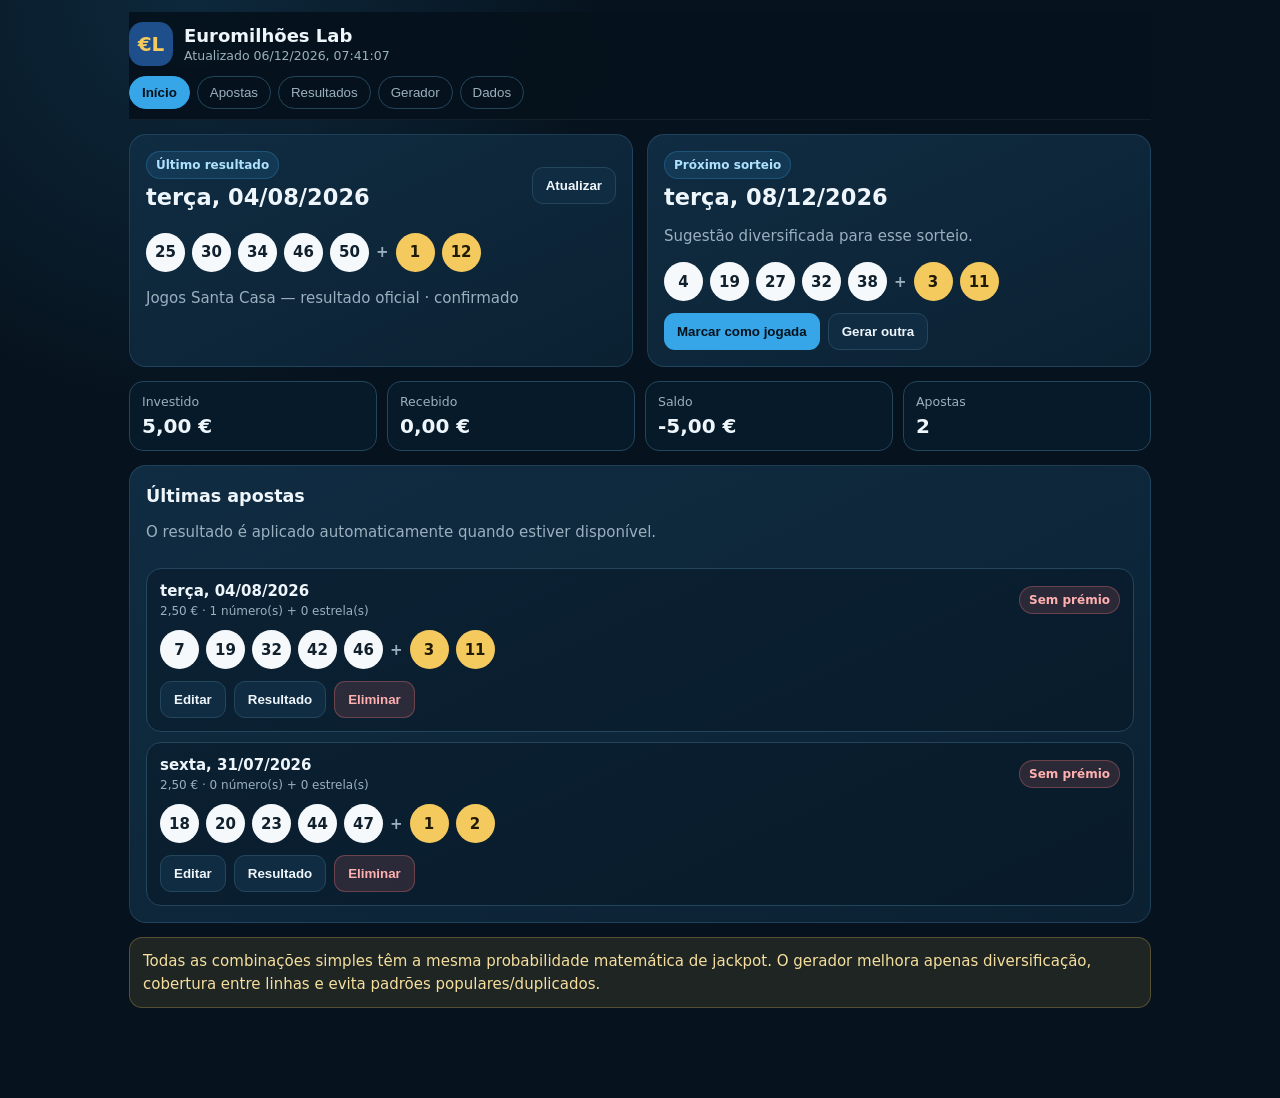
==== euromilhoes-lab/index.html @ a46df1fe "Completar histórico confirmado de 04 de agosto" ====
<!doctype html>
<html lang="pt-PT">
<head>
<meta charset="utf-8">
<meta name="viewport" content="width=device-width,initial-scale=1,viewport-fit=cover">
<meta name="theme-color" content="#061827">
<meta name="description" content="Euromilhões Lab — registo pessoal de apostas, resultados e geração de chaves.">
<link rel="manifest" href="manifest.webmanifest">
<link rel="stylesheet" href="styles.css">
<link rel="apple-touch-icon" href="icon-192.png">
<title>Euromilhões Lab</title>
</head>
<body>
<div class="app">
<header class="top">
  <div class="brand"><div class="logo">€L</div><div><h1>Euromilhões Lab</h1><small id="syncText">A iniciar…</small></div></div>
  <nav id="nav"><button data-page="dashboard" class="on">Início</button><button data-page="tickets">Apostas</button><button data-page="results">Resultados</button><button data-page="generator">Gerador</button><button data-page="data">Dados</button></nav>
</header>
<main>
<section id="dashboard" class="page on">
  <div class="grid">
    <article class="card"><div class="row"><div><span class="pill info">Último resultado</span><h2 id="latestDate">—</h2></div><button class="btn secondary" id="syncBtn">Atualizar</button></div><div id="latestBalls" class="balls"></div><p class="mut" id="latestSource"></p></article>
    <article class="card"><span class="pill info">Próximo sorteio</span><h2 id="nextDrawLabel">—</h2><p class="mut">Sugestão diversificada para esse sorteio.</p><div id="suggestionBalls" class="balls"></div><div class="actions"><button class="btn primary" id="playSuggestion">Marcar como jogada</button><button class="btn secondary" id="newSuggestion">Gerar outra</button></div></article>
  </div>
  <div class="stats"><div class="stat"><small>Investido</small><b id="spent">€0,00</b></div><div class="stat"><small>Recebido</small><b id="won">€0,00</b></div><div class="stat"><small>Saldo</small><b id="balance">€0,00</b></div><div class="stat"><small>Apostas</small><b id="ticketCount">0</b></div></div>
  <article class="card"><div class="row"><div><h3>Últimas apostas</h3><p class="mut">O resultado é aplicado automaticamente quando estiver disponível.</p></div></div><div id="recentTickets"></div></article>
  <article class="notice">Todas as combinações simples têm a mesma probabilidade matemática de jackpot. O gerador melhora apenas diversificação, cobertura entre linhas e evita padrões populares/duplicados.</article>
</section>
<section id="tickets" class="page">
  <article class="card"><h2 id="ticketTitle">Registar aposta</h2><form id="ticketForm"><input type="hidden" id="ticketId"><div class="form4"><label>Data<input id="ticketDate" type="date" required></label><label>Custo (€)<input id="ticketCost" type="number" min="0" step="0.01" value="2.50" required></label><label>Prémio (€)<input id="ticketPrize" type="number" min="0" step="0.01" value="0"></label><label>Código M1lhão<input id="ticketM1" maxlength="8" placeholder="ABC12345"></label></div><div class="split"><div><b>5 números</b><div class="nums" id="ticketNums"></div></div><div><b>2 estrelas</b><div class="stars" id="ticketStars"></div></div></div><div class="actions"><button class="btn primary" type="submit">Guardar</button><button class="btn secondary" type="button" id="cancelTicket">Limpar</button></div></form></article>
  <article class="card"><h3>As minhas apostas</h3><div id="ticketList"></div></article>
</section>
<section id="results" class="page">
  <div class="grid"><article class="card"><h2>Resultado oficial</h2><div id="resultOfficial"></div><div class="actions"><button class="btn secondary" id="syncBtn2">Procurar atualização</button></div></article>
  <article class="card"><h2>Introduzir/corrigir resultado</h2><p class="mut">Só precisas disto se a atualização automática ainda não tiver chegado.</p><form id="resultForm"><label>Data<input id="resultDate" type="date" required></label><div class="split"><div><b>5 números</b><div class="nums" id="resultNums"></div></div><div><b>2 estrelas</b><div class="stars" id="resultStars"></div></div></div><label>Código M1lhão vencedor (opcional)<input id="resultM1" maxlength="8"></label><div class="actions"><button class="btn primary" type="submit">Guardar resultado</button></div></form></article></div>
  <article class="card"><h3>Histórico de resultados</h3><div id="resultList"></div></article>
</section>
<section id="generator" class="page">
  <article class="card"><h2>Gerador</h2><div class="form4"><label>Modo<select id="genMode"><option value="diversified">Diversificada (recomendado)</option><option value="pure">Aleatória pura</option><option value="share">Anti-partilha</option><option value="history">Histórico leve</option></select></label><label>Linhas<input id="genCount" type="number" min="1" max="20" value="5"></label><label>Custo estimado<input id="genCost" disabled></label><label>Odds jackpot<input id="genOdds" disabled></label></div><div class="actions"><button class="btn primary" id="generate">Gerar</button></div><div id="generated"></div><p class="mut" id="genExplain"></p></article>
</section>
<section id="data" class="page">
  <div class="grid"><article class="card"><h2>Orçamento</h2><label>Limite mensal (€)<input id="budget" type="number" min="0" step="0.5" value="10"></label><p id="budgetStatus" class="mut"></p></article><article class="card"><h2>Cópia de segurança</h2><div class="actions"><button class="btn primary" id="exportJson">Exportar JSON</button><label class="btn secondary file">Importar JSON<input id="importJson" type="file" accept="application/json,.json"></label><button class="btn danger" id="resetData">Apagar dados pessoais</button></div></article></div>
  <article class="card"><h3>Sobre o gerador</h3><p class="mut">As frequências históricas são usadas apenas como variável de diversificação. Não tornam um número mais provável no próximo sorteio. A app guarda os teus dados neste dispositivo.</p></article>
</section>
</main>
</div>
<script src="core.js"></script><script src="app.js"></script>
<script>
(()=>{
  const state=window.__EUROLAB_STATE__;
  if(!state||!Array.isArray(state.tickets))return;
  const known={id:'20260804-confirmada',drawDate:'2026-08-04',numbers:[7,19,32,42,46],stars:[3,11],mCode:'',cost:2.5,prize:0};
  const key=x=>`${x.drawDate}|${[...(x.numbers||[])].sort((a,b)=>a-b).join('-')}|${[...(x.stars||[])].sort((a,b)=>a-b).join('-')}`;
  if(!state.tickets.some(t=>key(t)===key(known))){
    state.tickets.push(known);
    localStorage.setItem('eurolab.v4',JSON.stringify(state));
    if(typeof window.renderAll==='function')window.renderAll();
  }
})();
</script>
</body></html>
---- euromilhoes-lab/styles.css ----
:root{--bg:#06121d;--panel:#0b2132;--panel2:#102c42;--line:#24465c;--txt:#eef6fb;--mut:#9bb0bf;--blue:#36a6e8;--gold:#f4c95d;--green:#4bd18b;--red:#ff7b7b;--r:17px}*{box-sizing:border-box}body{margin:0;background:radial-gradient(circle at 15% 0,rgba(54,166,232,.15),transparent 28%),var(--bg);color:var(--txt);font:15px system-ui,-apple-system,Segoe UI,sans-serif;min-height:100vh}.app{max-width:1050px;margin:auto;padding:12px 14px 90px}.top{position:sticky;top:0;z-index:20;background:rgba(6,18,29,.95);backdrop-filter:blur(14px);padding:10px 0;border-bottom:1px solid rgba(255,255,255,.06)}.brand{display:flex;align-items:center;gap:11px}.logo{width:44px;height:44px;border-radius:14px;display:grid;place-items:center;background:#1f4f8a;color:var(--gold);font-weight:900;font-size:20px}.brand h1{font-size:18px;margin:0}.brand small{color:var(--mut)}nav{display:flex;gap:7px;overflow:auto;padding-top:10px}nav button{border:1px solid var(--line);background:transparent;color:var(--mut);border-radius:999px;padding:8px 12px;white-space:nowrap}nav button.on{background:var(--blue);border-color:var(--blue);color:#04111b;font-weight:800}.page{display:none;padding-top:14px}.page.on{display:block}.card{background:linear-gradient(155deg,var(--panel2),var(--panel));border:1px solid rgba(120,200,244,.16);border-radius:var(--r);padding:16px;margin-bottom:14px}.grid{display:grid;grid-template-columns:1fr 1fr;gap:14px}.stats{display:grid;grid-template-columns:repeat(4,1fr);gap:10px;margin-bottom:14px}.stat{background:#071a29;border:1px solid var(--line);border-radius:14px;padding:12px}.stat small{display:block;color:var(--mut);margin-bottom:5px}.stat b{font-size:20px}.row{display:flex;align-items:center;justify-content:space-between;gap:12px;flex-wrap:wrap}h2,h3{margin:.2em 0 .5em}.mut{color:var(--mut);line-height:1.5}.pill{display:inline-block;padding:6px 9px;border-radius:999px;font-size:12px;font-weight:800}.info{background:rgba(54,166,232,.12);color:#aee1fd;border:1px solid rgba(54,166,232,.25)}.ok{background:rgba(75,209,139,.14);color:#8de9b8;border:1px solid rgba(75,209,139,.3)}.bad{background:rgba(255,123,123,.14);color:#ffb0b0;border:1px solid rgba(255,123,123,.3)}.balls{display:flex;gap:7px;align-items:center;flex-wrap:wrap;margin:12px 0}.ball{width:39px;height:39px;border-radius:50%;display:grid;place-items:center;background:#f5f9fc;color:#10202d;font-weight:900}.star{background:var(--gold);color:#211a05}.plus{color:var(--mut);font-weight:900}.ticket{border:1px solid var(--line);border-radius:15px;padding:13px;margin-top:10px;background:rgba(4,17,27,.35)}.ticket h4{margin:0}.meta{font-size:12px;color:var(--mut);margin-top:4px}.actions{display:flex;gap:8px;flex-wrap:wrap;margin-top:10px}.btn{border:0;border-radius:11px;padding:10px 13px;font-weight:800;cursor:pointer}.primary{background:var(--blue);color:#04111b}.secondary{background:var(--panel2);color:var(--txt);border:1px solid var(--line)}.danger{background:rgba(255,123,123,.14);color:#ffb0b0;border:1px solid rgba(255,123,123,.3)}label{display:flex;flex-direction:column;gap:6px;color:var(--mut);font-size:12px;font-weight:700}input,select{width:100%;border:1px solid var(--line);background:#071a29;color:var(--txt);border-radius:11px;padding:10px 11px;outline:none}.form4{display:grid;grid-template-columns:repeat(4,1fr);gap:10px}.split{display:grid;grid-template-columns:2fr 1fr;gap:14px;margin-top:14px}.nums{display:grid;grid-template-columns:repeat(5,1fr);gap:7px;margin-top:7px}.stars{display:grid;grid-template-columns:repeat(2,1fr);gap:7px;margin-top:7px}.nums input,.stars input{text-align:center;padding:10px 3px}.notice{padding:12px 13px;border-radius:13px;background:rgba(244,201,93,.1);border:1px solid rgba(244,201,93,.26);color:#f6df9e;line-height:1.5}.file input{display:none}.generated{display:flex;align-items:center;justify-content:space-between;gap:10px;border:1px solid var(--line);border-radius:13px;padding:10px;margin-top:9px}.empty{text-align:center;color:var(--mut);padding:18px}@media(max-width:760px){.grid,.stats,.form4{grid-template-columns:1fr 1fr}.split{grid-template-columns:1fr}}@media(max-width:520px){.app{padding:10px 10px 80px}.grid,.stats,.form4{grid-template-columns:1fr}.card{padding:14px}.ball{width:36px;height:36px}}
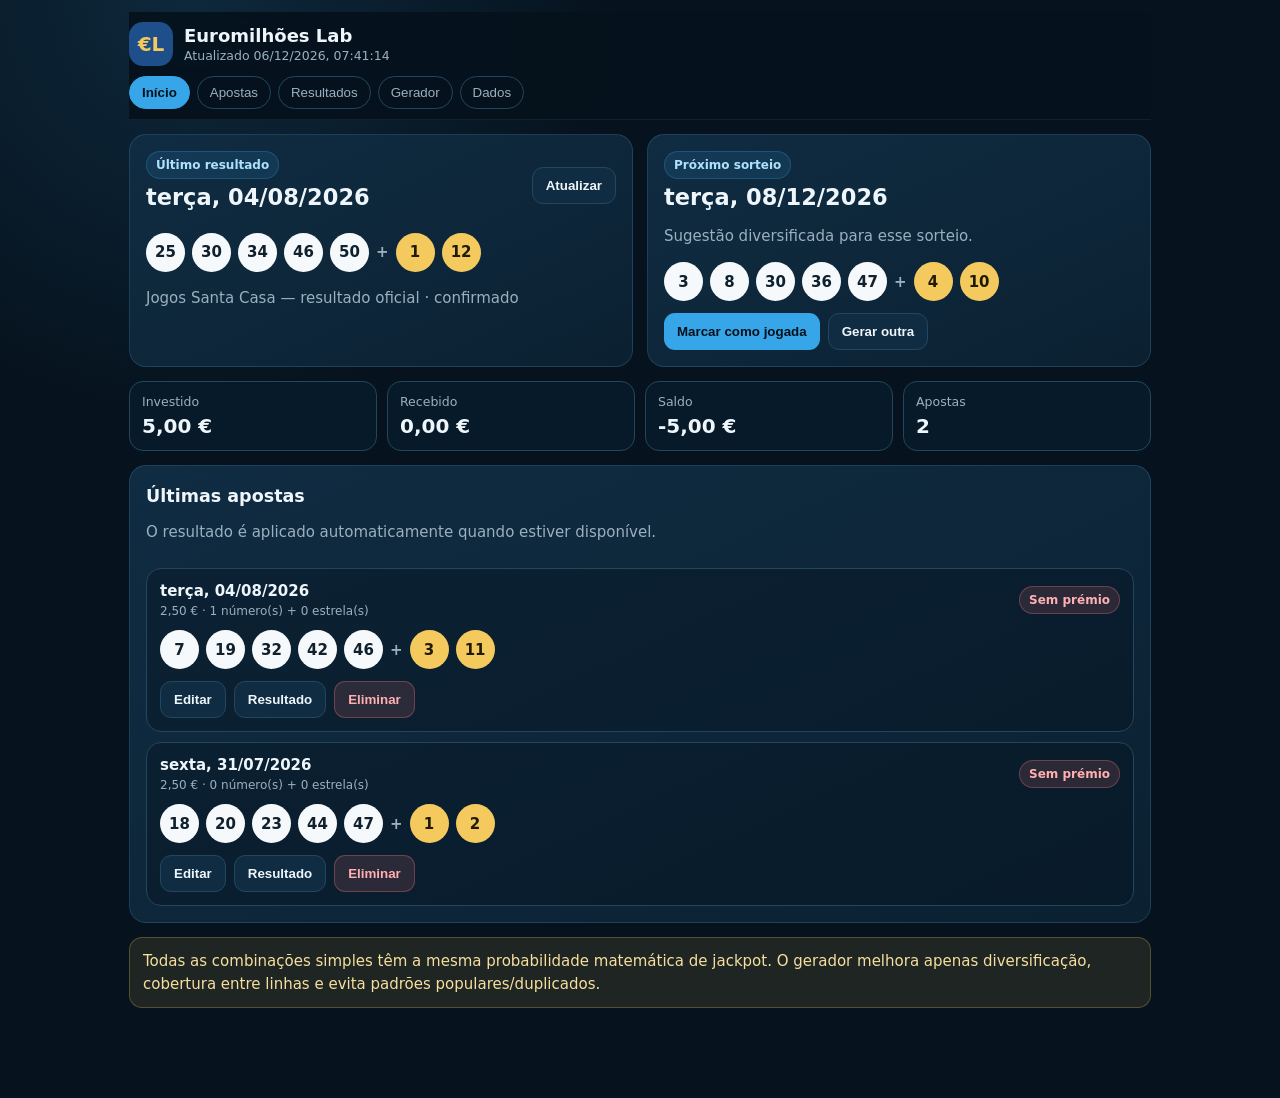
==== commit e4979170: "Mostrar e ativar atualizações automáticas v4.1" ====
--- a/euromilhoes-lab/index.html
+++ b/euromilhoes-lab/index.html
@@ -40,11 +40,12 @@
 </section>
 <section id="data" class="page">
   <div class="grid"><article class="card"><h2>Orçamento</h2><label>Limite mensal (€)<input id="budget" type="number" min="0" step="0.5" value="10"></label><p id="budgetStatus" class="mut"></p></article><article class="card"><h2>Cópia de segurança</h2><div class="actions"><button class="btn primary" id="exportJson">Exportar JSON</button><label class="btn secondary file">Importar JSON<input id="importJson" type="file" accept="application/json,.json"></label><button class="btn danger" id="resetData">Apagar dados pessoais</button></div></article></div>
+  <article class="card"><h3>Atualizações</h3><p class="mut">A app verifica novas versões automaticamente quando abre, quando volta ao primeiro plano e periodicamente. Não é necessário reinstalar.</p><p class="mut">Versão da aplicação: <b>4.1.0</b></p></article>
   <article class="card"><h3>Sobre o gerador</h3><p class="mut">As frequências históricas são usadas apenas como variável de diversificação. Não tornam um número mais provável no próximo sorteio. A app guarda os teus dados neste dispositivo.</p></article>
 </section>
 </main>
 </div>
-<script src="core.js"></script><script src="app.js"></script>
+<script src="core.js"></script><script src="app.js"></script><script src="update.js"></script>
 <script>
 (()=>{
   const state=window.__EUROLAB_STATE__;
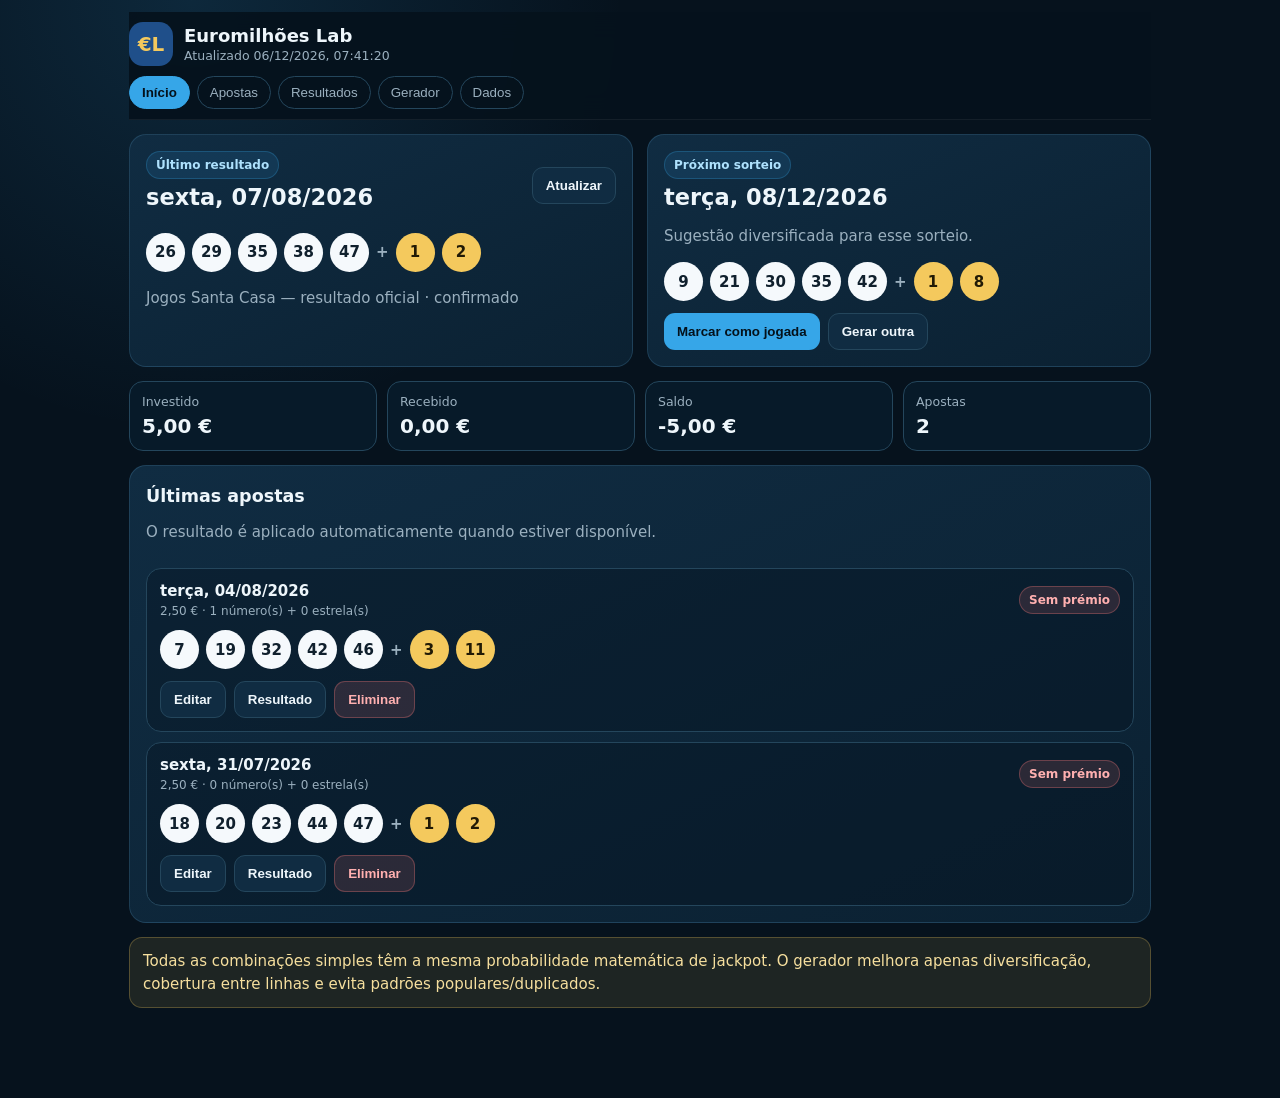
==== commit aa098615: "Eliminar recarregamentos automáticos e estabilizar navegação 4.1.1" ====
--- a/euromilhoes-lab/index.html
+++ b/euromilhoes-lab/index.html
@@ -40,12 +40,12 @@
 </section>
 <section id="data" class="page">
   <div class="grid"><article class="card"><h2>Orçamento</h2><label>Limite mensal (€)<input id="budget" type="number" min="0" step="0.5" value="10"></label><p id="budgetStatus" class="mut"></p></article><article class="card"><h2>Cópia de segurança</h2><div class="actions"><button class="btn primary" id="exportJson">Exportar JSON</button><label class="btn secondary file">Importar JSON<input id="importJson" type="file" accept="application/json,.json"></label><button class="btn danger" id="resetData">Apagar dados pessoais</button></div></article></div>
-  <article class="card"><h3>Atualizações</h3><p class="mut">A app verifica novas versões automaticamente quando abre, quando volta ao primeiro plano e periodicamente. Não é necessário reinstalar.</p><p class="mut">Versão da aplicação: <b>4.1.0</b></p></article>
+  <article class="card"><h3>Atualizações</h3><p class="mut">A app procura novas versões em segundo plano, mas nunca recarrega enquanto estás a utilizá-la. A atualização entra na abertura seguinte, sem reinstalar.</p><p class="mut">Versão da aplicação: <b>4.1.1</b></p></article>
   <article class="card"><h3>Sobre o gerador</h3><p class="mut">As frequências históricas são usadas apenas como variável de diversificação. Não tornam um número mais provável no próximo sorteio. A app guarda os teus dados neste dispositivo.</p></article>
 </section>
 </main>
 </div>
-<script src="core.js"></script><script src="app.js"></script><script src="update.js"></script>
+<script src="core.js"></script><script src="app.js"></script><script src="stable-update.js"></script>
 <script>
 (()=>{
   const state=window.__EUROLAB_STATE__;
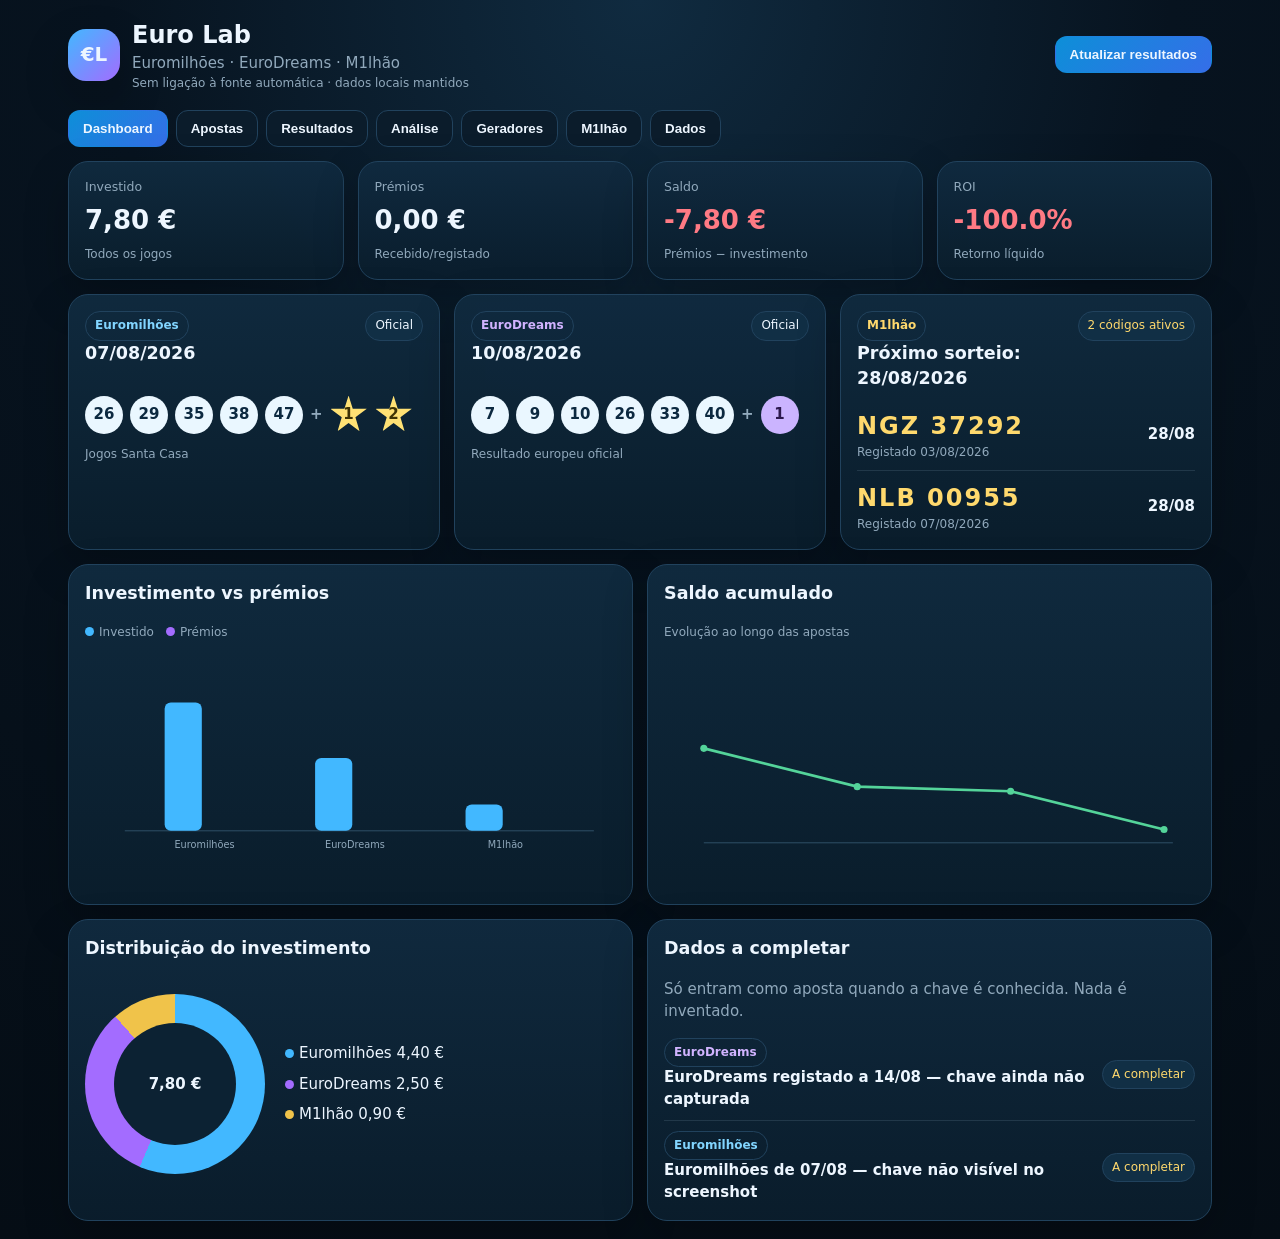
==== commit e61b9082: "Reconfigurar Euro Lab com dashboard e EuroDreams" ====
--- a/euromilhoes-lab/index.html
+++ b/euromilhoes-lab/index.html
@@ -1,62 +1 @@
-<!doctype html>
-<html lang="pt-PT">
-<head>
-<meta charset="utf-8">
-<meta name="viewport" content="width=device-width,initial-scale=1,viewport-fit=cover">
-<meta name="theme-color" content="#061827">
-<meta name="description" content="Euromilhões Lab — registo pessoal de apostas, resultados e geração de chaves.">
-<link rel="manifest" href="manifest.webmanifest">
-<link rel="stylesheet" href="styles.css">
-<link rel="apple-touch-icon" href="icon-192.png">
-<title>Euromilhões Lab</title>
-</head>
-<body>
-<div class="app">
-<header class="top">
-  <div class="brand"><div class="logo">€L</div><div><h1>Euromilhões Lab</h1><small id="syncText">A iniciar…</small></div></div>
-  <nav id="nav"><button data-page="dashboard" class="on">Início</button><button data-page="tickets">Apostas</button><button data-page="results">Resultados</button><button data-page="generator">Gerador</button><button data-page="data">Dados</button></nav>
-</header>
-<main>
-<section id="dashboard" class="page on">
-  <div class="grid">
-    <article class="card"><div class="row"><div><span class="pill info">Último resultado</span><h2 id="latestDate">—</h2></div><button class="btn secondary" id="syncBtn">Atualizar</button></div><div id="latestBalls" class="balls"></div><p class="mut" id="latestSource"></p></article>
-    <article class="card"><span class="pill info">Próximo sorteio</span><h2 id="nextDrawLabel">—</h2><p class="mut">Sugestão diversificada para esse sorteio.</p><div id="suggestionBalls" class="balls"></div><div class="actions"><button class="btn primary" id="playSuggestion">Marcar como jogada</button><button class="btn secondary" id="newSuggestion">Gerar outra</button></div></article>
-  </div>
-  <div class="stats"><div class="stat"><small>Investido</small><b id="spent">€0,00</b></div><div class="stat"><small>Recebido</small><b id="won">€0,00</b></div><div class="stat"><small>Saldo</small><b id="balance">€0,00</b></div><div class="stat"><small>Apostas</small><b id="ticketCount">0</b></div></div>
-  <article class="card"><div class="row"><div><h3>Últimas apostas</h3><p class="mut">O resultado é aplicado automaticamente quando estiver disponível.</p></div></div><div id="recentTickets"></div></article>
-  <article class="notice">Todas as combinações simples têm a mesma probabilidade matemática de jackpot. O gerador melhora apenas diversificação, cobertura entre linhas e evita padrões populares/duplicados.</article>
-</section>
-<section id="tickets" class="page">
-  <article class="card"><h2 id="ticketTitle">Registar aposta</h2><form id="ticketForm"><input type="hidden" id="ticketId"><div class="form4"><label>Data<input id="ticketDate" type="date" required></label><label>Custo (€)<input id="ticketCost" type="number" min="0" step="0.01" value="2.50" required></label><label>Prémio (€)<input id="ticketPrize" type="number" min="0" step="0.01" value="0"></label><label>Código M1lhão<input id="ticketM1" maxlength="8" placeholder="ABC12345"></label></div><div class="split"><div><b>5 números</b><div class="nums" id="ticketNums"></div></div><div><b>2 estrelas</b><div class="stars" id="ticketStars"></div></div></div><div class="actions"><button class="btn primary" type="submit">Guardar</button><button class="btn secondary" type="button" id="cancelTicket">Limpar</button></div></form></article>
-  <article class="card"><h3>As minhas apostas</h3><div id="ticketList"></div></article>
-</section>
-<section id="results" class="page">
-  <div class="grid"><article class="card"><h2>Resultado oficial</h2><div id="resultOfficial"></div><div class="actions"><button class="btn secondary" id="syncBtn2">Procurar atualização</button></div></article>
-  <article class="card"><h2>Introduzir/corrigir resultado</h2><p class="mut">Só precisas disto se a atualização automática ainda não tiver chegado.</p><form id="resultForm"><label>Data<input id="resultDate" type="date" required></label><div class="split"><div><b>5 números</b><div class="nums" id="resultNums"></div></div><div><b>2 estrelas</b><div class="stars" id="resultStars"></div></div></div><label>Código M1lhão vencedor (opcional)<input id="resultM1" maxlength="8"></label><div class="actions"><button class="btn primary" type="submit">Guardar resultado</button></div></form></article></div>
-  <article class="card"><h3>Histórico de resultados</h3><div id="resultList"></div></article>
-</section>
-<section id="generator" class="page">
-  <article class="card"><h2>Gerador</h2><div class="form4"><label>Modo<select id="genMode"><option value="diversified">Diversificada (recomendado)</option><option value="pure">Aleatória pura</option><option value="share">Anti-partilha</option><option value="history">Histórico leve</option></select></label><label>Linhas<input id="genCount" type="number" min="1" max="20" value="5"></label><label>Custo estimado<input id="genCost" disabled></label><label>Odds jackpot<input id="genOdds" disabled></label></div><div class="actions"><button class="btn primary" id="generate">Gerar</button></div><div id="generated"></div><p class="mut" id="genExplain"></p></article>
-</section>
-<section id="data" class="page">
-  <div class="grid"><article class="card"><h2>Orçamento</h2><label>Limite mensal (€)<input id="budget" type="number" min="0" step="0.5" value="10"></label><p id="budgetStatus" class="mut"></p></article><article class="card"><h2>Cópia de segurança</h2><div class="actions"><button class="btn primary" id="exportJson">Exportar JSON</button><label class="btn secondary file">Importar JSON<input id="importJson" type="file" accept="application/json,.json"></label><button class="btn danger" id="resetData">Apagar dados pessoais</button></div></article></div>
-  <article class="card"><h3>Atualizações</h3><p class="mut">A app procura novas versões em segundo plano, mas nunca recarrega enquanto estás a utilizá-la. A atualização entra na abertura seguinte, sem reinstalar.</p><p class="mut">Versão da aplicação: <b>4.1.1</b></p></article>
-  <article class="card"><h3>Sobre o gerador</h3><p class="mut">As frequências históricas são usadas apenas como variável de diversificação. Não tornam um número mais provável no próximo sorteio. A app guarda os teus dados neste dispositivo.</p></article>
-</section>
-</main>
-</div>
-<script src="core.js"></script><script src="app.js"></script><script src="stable-update.js"></script>
-<script>
-(()=>{
-  const state=window.__EUROLAB_STATE__;
-  if(!state||!Array.isArray(state.tickets))return;
-  const known={id:'20260804-confirmada',drawDate:'2026-08-04',numbers:[7,19,32,42,46],stars:[3,11],mCode:'',cost:2.5,prize:0};
-  const key=x=>`${x.drawDate}|${[...(x.numbers||[])].sort((a,b)=>a-b).join('-')}|${[...(x.stars||[])].sort((a,b)=>a-b).join('-')}`;
-  if(!state.tickets.some(t=>key(t)===key(known))){
-    state.tickets.push(known);
-    localStorage.setItem('eurolab.v4',JSON.stringify(state));
-    if(typeof window.renderAll==='function')window.renderAll();
-  }
-})();
-</script>
-</body></html>
+<!doctype html><html lang="pt-PT"><head><meta charset="utf-8"><meta name="viewport" content="width=device-width,initial-scale=1,viewport-fit=cover"><meta name="theme-color" content="#07131f"><meta name="description" content="Euro Lab — Euromilhões, EuroDreams e M1lhão num único dashboard pessoal."><link rel="manifest" href="manifest.webmanifest"><link rel="stylesheet" href="v5.css"><link rel="apple-touch-icon" href="icon-192.png"><title>Euro Lab</title></head><body><div class="shell"><header class="hero"><div class="brand"><div class="brandmark">€L</div><div><h1>Euro Lab</h1><div class="muted">Euromilhões · EuroDreams · M1lhão</div><div id="syncState" class="sync muted">A iniciar…</div></div></div><div class="actions"><button id="syncBtn" class="btn primary">Atualizar resultados</button></div></header><nav id="nav" class="nav"><button data-page="dashboard" class="on">Dashboard</button><button data-page="bets">Apostas</button><button data-page="results">Resultados</button><button data-page="analysis">Análise</button><button data-page="generator">Geradores</button><button data-page="m1">M1lhão</button><button data-page="data">Dados</button></nav><main><section id="dashboard" class="page on"><div class="grid grid4"><article class="card kpi"><small>Investido</small><b id="kSpent">€0,00</b><div class="delta muted">Todos os jogos</div></article><article class="card kpi"><small>Prémios</small><b id="kWon">€0,00</b><div class="delta muted">Recebido/registado</div></article><article class="card kpi"><small>Saldo</small><b id="kBalance">€0,00</b><div class="delta muted">Prémios − investimento</div></article><article class="card kpi"><small>ROI</small><b id="kROI">0%</b><div class="delta muted">Retorno líquido</div></article></div><div class="grid grid3" style="margin-top:14px"><article id="latest-em" class="card"></article><article id="latest-ed" class="card"></article><article id="latest-m1" class="card"></article></div><div class="grid grid2" style="margin-top:14px"><article class="card chartbox"><div class="charttitle"><div><h3>Investimento vs prémios</h3><div class="legend"><span><i class="dot" style="background:#42b8ff"></i>Investido</span><span><i class="dot" style="background:#a36cff"></i>Prémios</span></div></div></div><div id="barChart"></div></article><article class="card chartbox"><div class="charttitle"><div><h3>Saldo acumulado</h3><p class="muted mini">Evolução ao longo das apostas</p></div></div><div id="lineChart"></div></article></div><div class="grid grid2" style="margin-top:14px"><article class="card"><h3>Distribuição do investimento</h3><div class="donutwrap"><div id="donut" class="donut"><div class="donutcenter"><span id="donutTotal">€0</span></div></div><div id="donutLegend" class="rows"></div></div></article><article class="card"><h3>Dados a completar</h3><p class="muted">Só entram como aposta quando a chave é conhecida. Nada é inventado.</p><div id="pendingList" class="rows"></div></article></div></section><section id="bets" class="page"><div class="grid grid2"><article class="card"><h2>Registar / editar aposta</h2><form id="betForm" class="form"><input id="betId" type="hidden"><div class="formgrid"><label class="field">Jogo<select id="betGame"><option value="em">Euromilhões</option><option value="ed">EuroDreams</option></select></label><label class="field">Data do sorteio<input id="betDate" type="date" required></label><label class="field">Custo total (€)<input id="betCost" type="number" min="0" step=".01" value="2.50"></label><label class="field">Prémio (€)<input id="betPrize" type="number" min="0" step=".01" value="0"></label></div><b id="pickLabel">Escolhe a chave</b><div id="numPicker" class="pickgrid"></div><div id="extraPicker" class="pickgrid"></div><div id="m1Fields" class="formgrid"><label class="field">Código M1lhão<input id="betM1" maxlength="8" placeholder="ABC12345"></label><label class="field">Sorteio M1lhão<input id="betM1Date" type="date"></label></div><div class="actions"><button class="btn primary" type="submit">Guardar aposta</button><button id="clearBet" class="btn ghost" type="button">Limpar</button></div></form></article><article class="card"><h2>Como fica organizado</h2><div class="notice">No Euromilhões, o total de €2,50 é repartido no dashboard como €2,20 Euromilhões + €0,30 M1lhão quando existe código associado. Assim não contamos o M1lhão duas vezes.</div><p class="muted" style="margin-top:14px">O EuroDreams fica totalmente separado: 6 números de 1–40 + 1 Nº de Sonho de 1–5.</p></article></div><article class="card" style="margin-top:14px"><div class="charttitle"><h2>Histórico de apostas</h2><select id="ticketFilter"><option value="all">Todos</option><option value="em">Euromilhões</option><option value="ed">EuroDreams</option></select></div><div class="tablewrap"><table class="table"><thead><tr><th>Jogo</th><th>Sorteio</th><th>Chave</th><th>Acertos</th><th>Estado</th><th>Custo</th><th>Prémio</th><th></th></tr></thead><tbody id="ticketRows"></tbody></table></div></article></section><section id="results" class="page"><div class="grid grid2"><article class="card"><div class="gamehead"><div><span class="tag em">Euromilhões</span><h2>Resultados</h2></div></div><div id="result-em" class="rows"></div></article><article class="card"><div class="gamehead"><div><span class="tag ed">EuroDreams</span><h2>Resultados</h2></div></div><div id="result-ed" class="rows"></div></article></div><article class="card" style="margin-top:14px"><h3>Atualização automática</h3><p class="muted">A fonte automática consulta resultados públicos. Se alguma data antiga não estiver disponível, a aposta fica “Por verificar” em vez de a app inventar um resultado.</p><button class="btn primary" onclick="document.getElementById('syncBtn').click()">Procurar agora</button></article></section><section id="analysis" class="page"><div class="analysisgrid"><article class="card"><div class="charttitle"><div><h2>Frequências históricas</h2><p id="analysisNote" class="muted"></p></div><select id="analysisGame"><option value="ed">EuroDreams</option><option value="em">Euromilhões</option></select></div><div id="freqGrid" class="freq"></div></article><article class="card"><h2>Probabilidades</h2><div id="oddsText" class="notice"></div><p class="muted" style="margin-top:14px">Frequência passada, atrasos e “números quentes” são descritivos. Cada combinação válida continua a ter a mesma probabilidade matemática no sorteio seguinte.</p><h3>O que o gerador otimiza</h3><div class="rows"><div class="rowitem"><span>Pares / ímpares</span><b>equilíbrio</b></div><div class="rowitem"><span>Baixos / altos</span><b>dispersão</b></div><div class="rowitem"><span>Amplitude</span><b>evita concentração</b></div><div class="rowitem"><span>Padrões humanos</span><b>anti-partilha</b></div><div class="rowitem"><span>Histórico</span><b>peso leve opcional</b></div></div></article></div></section><section id="generator" class="page"><article class="card"><h2>Gerador de chaves</h2><div class="formgrid"><label class="field">Jogo<select id="genGame"><option value="ed">EuroDreams</option><option value="em">Euromilhões</option></select></label><label class="field">Método<select id="genMode"><option value="balanced">Diversificada</option><option value="history">Histórico leve</option><option value="share">Anti-partilha</option></select></label><label class="field">Linhas<input id="genCount" type="number" min="1" max="10" value="1"></label><label class="field">Custo estimado<div id="genCost" class="m1code">€2,50</div></label></div><div class="actions"><button id="generate" class="btn purple">Gerar novas chaves</button></div><div class="grid grid2" style="margin-top:14px"><div id="generated"></div><div class="card"><h3>Probabilidade do 1.º prémio</h3><div id="genOdds" class="m1code">—</div><p class="muted">Mais linhas aumentam a cobertura porque são combinações distintas. Não tornam uma linha individual mais provável.</p></div></div></article></section><section id="m1" class="page"><div class="gamehead"><div><span class="tag m1">M1lhão</span><h2>Códigos e sorteios</h2></div></div><div class="notice">Os códigos registados durante o mês concorrem ao sorteio da última sexta-feira. Os códigos de agosto abaixo mantêm-se ativos até 28/08/2026.</div><div id="m1List" class="grid grid2" style="margin-top:14px"></div></section><section id="data" class="page"><div class="grid grid2"><article class="card"><h2>Orçamento</h2><label class="field">Limite mensal (€)<input id="budget" type="number" min="0" step="1"></label><p class="muted">Serve como referência de controlo. A app não aposta por ti.</p></article><article class="card"><h2>Backup</h2><div class="actions"><button id="exportBtn" class="btn primary">Exportar JSON</button><label class="btn ghost">Importar JSON<input id="importFile" class="hide" type="file" accept="application/json"></label></div></article></div><article class="card" style="margin-top:14px"><h2>Versão</h2><p>Euro Lab <b id="version">5.0.0</b></p><p class="muted">A app guarda os teus dados no dispositivo. Resultados públicos são sincronizados quando existe ligação.</p></article></section></main></div><script src="app-v5.js"></script></body></html>
--- a/euromilhoes-lab/v5.css
+++ b/euromilhoes-lab/v5.css
@@ -0,0 +1 @@
+:root{--bg:#07131f;--panel:#0d2132;--panel2:#102a3f;--line:#21425d;--text:#edf6ff;--muted:#91a9bc;--blue:#42b8ff;--purple:#a36cff;--gold:#f0c34a;--green:#54d49a;--red:#ff7a84;--shadow:0 18px 45px rgba(0,0,0,.22)}*{box-sizing:border-box}body{margin:0;background:radial-gradient(circle at top,#102b40 0,#07131f 38%,#050d15 100%);color:var(--text);font:15px/1.45 system-ui,-apple-system,Segoe UI,Roboto,sans-serif;min-height:100vh}.shell{max-width:1180px;margin:auto;padding:18px}.hero{display:flex;gap:16px;align-items:center;justify-content:space-between;margin-bottom:14px}.brand{display:flex;align-items:center;gap:12px}.brandmark{width:52px;height:52px;border-radius:18px;background:linear-gradient(135deg,var(--blue),var(--purple));display:grid;place-items:center;font-weight:900;font-size:20px;box-shadow:var(--shadow)}h1,h2,h3,p{margin-top:0}.hero h1{margin:0;font-size:24px}.muted{color:var(--muted)}.sync{font-size:12px}.nav{display:flex;gap:8px;overflow:auto;padding:4px 0 14px}.nav button,.btn{border:1px solid var(--line);background:#0b1c2b;color:var(--text);border-radius:12px;padding:10px 14px;font-weight:750;cursor:pointer}.nav button.on,.btn.primary{background:linear-gradient(135deg,#0d8fd8,#356ee8);border-color:transparent}.btn.purple{background:linear-gradient(135deg,#7b4de0,#a36cff);border-color:transparent}.btn.gold{background:linear-gradient(135deg,#b98916,#e6b83d);border-color:transparent;color:#14202b}.btn.ghost{background:transparent}.btn.danger{border-color:#723741;color:#ffadb4}.page{display:none}.page.on{display:block}.grid{display:grid;gap:14px}.grid2{grid-template-columns:repeat(2,minmax(0,1fr))}.grid3{grid-template-columns:repeat(3,minmax(0,1fr))}.grid4{grid-template-columns:repeat(4,minmax(0,1fr))}.card{background:linear-gradient(180deg,rgba(16,42,63,.96),rgba(10,29,44,.96));border:1px solid var(--line);border-radius:20px;padding:16px;box-shadow:var(--shadow)}.kpi small{display:block;color:var(--muted);margin-bottom:6px}.kpi b{font-size:26px}.kpi .delta{margin-top:6px;font-size:12px}.good{color:var(--green)}.bad{color:var(--red)}.gamehead{display:flex;justify-content:space-between;align-items:flex-start;gap:12px}.tag{display:inline-flex;align-items:center;gap:6px;border-radius:999px;padding:5px 9px;font-size:12px;font-weight:800;border:1px solid var(--line)}.tag.em{color:#82d5ff}.tag.ed{color:#d1b3ff}.tag.m1{color:#ffd96d}.balls{display:flex;gap:7px;flex-wrap:wrap;align-items:center;margin:12px 0}.ball{width:38px;height:38px;border-radius:50%;display:grid;place-items:center;background:#eaf7ff;color:#0c2940;font-weight:900}.ball.extra{background:#ffe174;color:#3f3305;clip-path:polygon(50% 0,61% 35%,98% 35%,68% 57%,79% 94%,50% 72%,21% 94%,32% 57%,2% 35%,39% 35%)}.ball.dream{background:#cbb4ff;color:#2c184d}.plus{color:var(--muted);font-weight:900}.rows{display:grid;gap:9px}.rowitem{display:flex;gap:12px;justify-content:space-between;align-items:center;border-top:1px solid rgba(145,169,188,.17);padding-top:10px}.rowitem:first-child{border-top:0;padding-top:0}.rowitem strong{display:block}.status{font-size:12px;padding:5px 9px;border-radius:999px;background:#112f45;border:1px solid var(--line);white-space:nowrap}.status.pending{color:#ffd96d}.status.win{color:#7ff0b9}.status.lose{color:#ffadb4}.chartbox{min-height:240px}.charttitle{display:flex;align-items:center;justify-content:space-between;gap:10px;margin-bottom:8px}.legend{display:flex;gap:12px;flex-wrap:wrap;color:var(--muted);font-size:12px}.dot{width:9px;height:9px;border-radius:50%;display:inline-block;margin-right:5px}.svgchart{width:100%;height:220px;overflow:visible}.axis{stroke:#34556d;stroke-width:1}.bar1{fill:#42b8ff}.bar2{fill:#a36cff}.chartlabel{fill:#91a9bc;font-size:11px}.linepath{fill:none;stroke:#54d49a;stroke-width:3}.linepoint{fill:#54d49a}.donutwrap{display:flex;align-items:center;gap:20px;min-height:210px}.donut{width:180px;height:180px;border-radius:50%;position:relative}.donut:after{content:"";position:absolute;inset:29px;border-radius:50%;background:#0c2233}.donutcenter{position:absolute;inset:0;display:grid;place-items:center;text-align:center;z-index:2;font-weight:900}.filterbar{display:flex;gap:8px;flex-wrap:wrap;margin-bottom:14px}.filterbar select,.filterbar input,.form input,.form select{background:#081825;color:var(--text);border:1px solid var(--line);border-radius:11px;padding:10px;min-height:42px}.form{display:grid;gap:12px}.formgrid{display:grid;grid-template-columns:repeat(4,minmax(0,1fr));gap:10px}.field{display:grid;gap:5px;color:var(--muted);font-size:12px}.pickgrid{display:grid;grid-template-columns:repeat(10,1fr);gap:7px}.pick{aspect-ratio:1;border-radius:50%;border:1px solid var(--line);background:#0b1b29;color:var(--text);font-weight:850;cursor:pointer}.pick.on{background:#eaf7ff;color:#0c2940;border-color:#fff}.pick.extra.on{background:#ffe174;color:#332906}.pick.dream.on{background:#cbb4ff;color:#291743}.actions{display:flex;gap:8px;flex-wrap:wrap}.notice{border-left:4px solid var(--gold);background:#251f0e;padding:12px 14px;border-radius:12px;color:#f8e7ac}.analysisgrid{display:grid;grid-template-columns:1.15fr .85fr;gap:14px}.freq{display:grid;grid-template-columns:repeat(10,1fr);gap:6px}.freqcell{border-radius:10px;background:#0a1a27;padding:8px 4px;text-align:center;border:1px solid var(--line);position:relative;overflow:hidden}.freqcell i{position:absolute;bottom:0;left:0;right:0;background:rgba(66,184,255,.18);z-index:0}.freqcell span,.freqcell small{position:relative;z-index:1;display:block}.freqcell small{color:var(--muted);font-size:10px}.m1code{font-size:24px;letter-spacing:2px;font-weight:900;color:#ffd96d}.empty{padding:18px;text-align:center;color:var(--muted)}.mini{font-size:12px}.tablewrap{overflow:auto}.table{width:100%;border-collapse:collapse}.table th,.table td{padding:10px;text-align:left;border-bottom:1px solid rgba(145,169,188,.18);white-space:nowrap}.table th{color:var(--muted);font-size:12px}.hide{display:none!important}@media(max-width:850px){.grid4,.grid3,.grid2,.analysisgrid{grid-template-columns:1fr 1fr}.formgrid{grid-template-columns:1fr 1fr}.pickgrid{grid-template-columns:repeat(8,1fr)}.hero{align-items:flex-start}.hero .actions{display:none}}@media(max-width:600px){.shell{padding:12px}.grid4,.grid3,.grid2,.analysisgrid{grid-template-columns:1fr}.formgrid{grid-template-columns:1fr}.pickgrid{grid-template-columns:repeat(6,1fr)}.card{border-radius:16px;padding:14px}.kpi b{font-size:23px}.nav button{padding:9px 11px}.donutwrap{flex-direction:column;align-items:flex-start}}
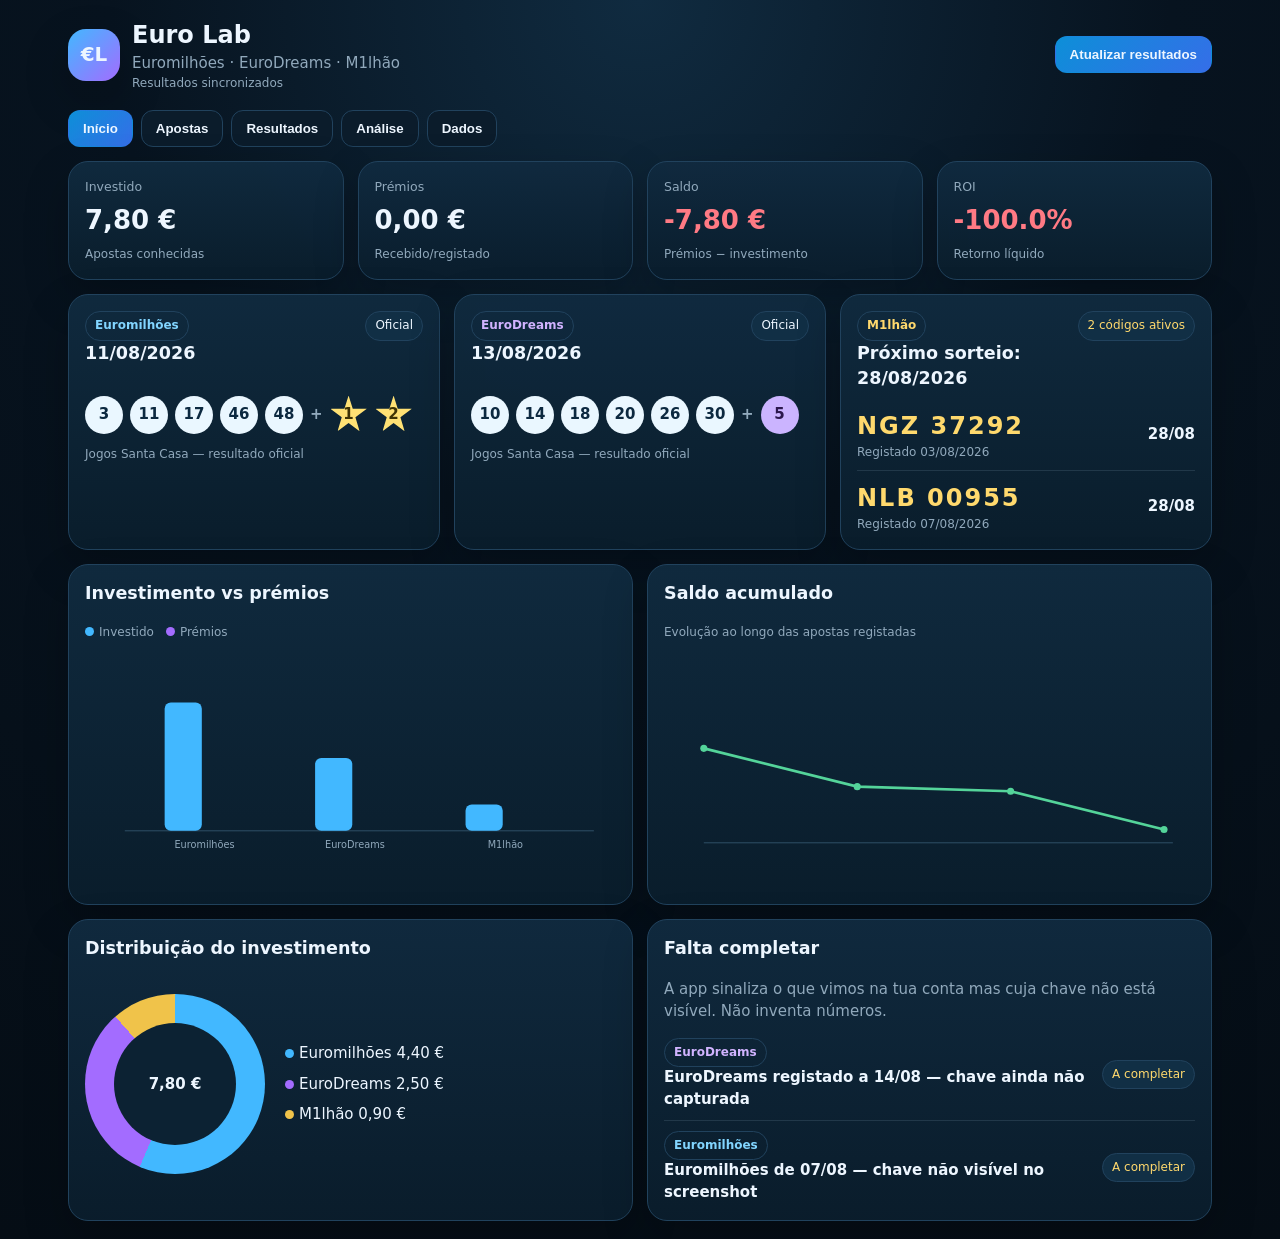
==== commit eb0176c0: "Simplificar Euro Lab 5.1 e integrar M1lhão no fluxo principal" ====
--- a/euromilhoes-lab/index.html
+++ b/euromilhoes-lab/index.html
@@ -1 +1,7 @@
-<!doctype html><html lang="pt-PT"><head><meta charset="utf-8"><meta name="viewport" content="width=device-width,initial-scale=1,viewport-fit=cover"><meta name="theme-color" content="#07131f"><meta name="description" content="Euro Lab — Euromilhões, EuroDreams e M1lhão num único dashboard pessoal."><link rel="manifest" href="manifest.webmanifest"><link rel="stylesheet" href="v5.css"><link rel="apple-touch-icon" href="icon-192.png"><title>Euro Lab</title></head><body><div class="shell"><header class="hero"><div class="brand"><div class="brandmark">€L</div><div><h1>Euro Lab</h1><div class="muted">Euromilhões · EuroDreams · M1lhão</div><div id="syncState" class="sync muted">A iniciar…</div></div></div><div class="actions"><button id="syncBtn" class="btn primary">Atualizar resultados</button></div></header><nav id="nav" class="nav"><button data-page="dashboard" class="on">Dashboard</button><button data-page="bets">Apostas</button><button data-page="results">Resultados</button><button data-page="analysis">Análise</button><button data-page="generator">Geradores</button><button data-page="m1">M1lhão</button><button data-page="data">Dados</button></nav><main><section id="dashboard" class="page on"><div class="grid grid4"><article class="card kpi"><small>Investido</small><b id="kSpent">€0,00</b><div class="delta muted">Todos os jogos</div></article><article class="card kpi"><small>Prémios</small><b id="kWon">€0,00</b><div class="delta muted">Recebido/registado</div></article><article class="card kpi"><small>Saldo</small><b id="kBalance">€0,00</b><div class="delta muted">Prémios − investimento</div></article><article class="card kpi"><small>ROI</small><b id="kROI">0%</b><div class="delta muted">Retorno líquido</div></article></div><div class="grid grid3" style="margin-top:14px"><article id="latest-em" class="card"></article><article id="latest-ed" class="card"></article><article id="latest-m1" class="card"></article></div><div class="grid grid2" style="margin-top:14px"><article class="card chartbox"><div class="charttitle"><div><h3>Investimento vs prémios</h3><div class="legend"><span><i class="dot" style="background:#42b8ff"></i>Investido</span><span><i class="dot" style="background:#a36cff"></i>Prémios</span></div></div></div><div id="barChart"></div></article><article class="card chartbox"><div class="charttitle"><div><h3>Saldo acumulado</h3><p class="muted mini">Evolução ao longo das apostas</p></div></div><div id="lineChart"></div></article></div><div class="grid grid2" style="margin-top:14px"><article class="card"><h3>Distribuição do investimento</h3><div class="donutwrap"><div id="donut" class="donut"><div class="donutcenter"><span id="donutTotal">€0</span></div></div><div id="donutLegend" class="rows"></div></div></article><article class="card"><h3>Dados a completar</h3><p class="muted">Só entram como aposta quando a chave é conhecida. Nada é inventado.</p><div id="pendingList" class="rows"></div></article></div></section><section id="bets" class="page"><div class="grid grid2"><article class="card"><h2>Registar / editar aposta</h2><form id="betForm" class="form"><input id="betId" type="hidden"><div class="formgrid"><label class="field">Jogo<select id="betGame"><option value="em">Euromilhões</option><option value="ed">EuroDreams</option></select></label><label class="field">Data do sorteio<input id="betDate" type="date" required></label><label class="field">Custo total (€)<input id="betCost" type="number" min="0" step=".01" value="2.50"></label><label class="field">Prémio (€)<input id="betPrize" type="number" min="0" step=".01" value="0"></label></div><b id="pickLabel">Escolhe a chave</b><div id="numPicker" class="pickgrid"></div><div id="extraPicker" class="pickgrid"></div><div id="m1Fields" class="formgrid"><label class="field">Código M1lhão<input id="betM1" maxlength="8" placeholder="ABC12345"></label><label class="field">Sorteio M1lhão<input id="betM1Date" type="date"></label></div><div class="actions"><button class="btn primary" type="submit">Guardar aposta</button><button id="clearBet" class="btn ghost" type="button">Limpar</button></div></form></article><article class="card"><h2>Como fica organizado</h2><div class="notice">No Euromilhões, o total de €2,50 é repartido no dashboard como €2,20 Euromilhões + €0,30 M1lhão quando existe código associado. Assim não contamos o M1lhão duas vezes.</div><p class="muted" style="margin-top:14px">O EuroDreams fica totalmente separado: 6 números de 1–40 + 1 Nº de Sonho de 1–5.</p></article></div><article class="card" style="margin-top:14px"><div class="charttitle"><h2>Histórico de apostas</h2><select id="ticketFilter"><option value="all">Todos</option><option value="em">Euromilhões</option><option value="ed">EuroDreams</option></select></div><div class="tablewrap"><table class="table"><thead><tr><th>Jogo</th><th>Sorteio</th><th>Chave</th><th>Acertos</th><th>Estado</th><th>Custo</th><th>Prémio</th><th></th></tr></thead><tbody id="ticketRows"></tbody></table></div></article></section><section id="results" class="page"><div class="grid grid2"><article class="card"><div class="gamehead"><div><span class="tag em">Euromilhões</span><h2>Resultados</h2></div></div><div id="result-em" class="rows"></div></article><article class="card"><div class="gamehead"><div><span class="tag ed">EuroDreams</span><h2>Resultados</h2></div></div><div id="result-ed" class="rows"></div></article></div><article class="card" style="margin-top:14px"><h3>Atualização automática</h3><p class="muted">A fonte automática consulta resultados públicos. Se alguma data antiga não estiver disponível, a aposta fica “Por verificar” em vez de a app inventar um resultado.</p><button class="btn primary" onclick="document.getElementById('syncBtn').click()">Procurar agora</button></article></section><section id="analysis" class="page"><div class="analysisgrid"><article class="card"><div class="charttitle"><div><h2>Frequências históricas</h2><p id="analysisNote" class="muted"></p></div><select id="analysisGame"><option value="ed">EuroDreams</option><option value="em">Euromilhões</option></select></div><div id="freqGrid" class="freq"></div></article><article class="card"><h2>Probabilidades</h2><div id="oddsText" class="notice"></div><p class="muted" style="margin-top:14px">Frequência passada, atrasos e “números quentes” são descritivos. Cada combinação válida continua a ter a mesma probabilidade matemática no sorteio seguinte.</p><h3>O que o gerador otimiza</h3><div class="rows"><div class="rowitem"><span>Pares / ímpares</span><b>equilíbrio</b></div><div class="rowitem"><span>Baixos / altos</span><b>dispersão</b></div><div class="rowitem"><span>Amplitude</span><b>evita concentração</b></div><div class="rowitem"><span>Padrões humanos</span><b>anti-partilha</b></div><div class="rowitem"><span>Histórico</span><b>peso leve opcional</b></div></div></article></div></section><section id="generator" class="page"><article class="card"><h2>Gerador de chaves</h2><div class="formgrid"><label class="field">Jogo<select id="genGame"><option value="ed">EuroDreams</option><option value="em">Euromilhões</option></select></label><label class="field">Método<select id="genMode"><option value="balanced">Diversificada</option><option value="history">Histórico leve</option><option value="share">Anti-partilha</option></select></label><label class="field">Linhas<input id="genCount" type="number" min="1" max="10" value="1"></label><label class="field">Custo estimado<div id="genCost" class="m1code">€2,50</div></label></div><div class="actions"><button id="generate" class="btn purple">Gerar novas chaves</button></div><div class="grid grid2" style="margin-top:14px"><div id="generated"></div><div class="card"><h3>Probabilidade do 1.º prémio</h3><div id="genOdds" class="m1code">—</div><p class="muted">Mais linhas aumentam a cobertura porque são combinações distintas. Não tornam uma linha individual mais provável.</p></div></div></article></section><section id="m1" class="page"><div class="gamehead"><div><span class="tag m1">M1lhão</span><h2>Códigos e sorteios</h2></div></div><div class="notice">Os códigos registados durante o mês concorrem ao sorteio da última sexta-feira. Os códigos de agosto abaixo mantêm-se ativos até 28/08/2026.</div><div id="m1List" class="grid grid2" style="margin-top:14px"></div></section><section id="data" class="page"><div class="grid grid2"><article class="card"><h2>Orçamento</h2><label class="field">Limite mensal (€)<input id="budget" type="number" min="0" step="1"></label><p class="muted">Serve como referência de controlo. A app não aposta por ti.</p></article><article class="card"><h2>Backup</h2><div class="actions"><button id="exportBtn" class="btn primary">Exportar JSON</button><label class="btn ghost">Importar JSON<input id="importFile" class="hide" type="file" accept="application/json"></label></div></article></div><article class="card" style="margin-top:14px"><h2>Versão</h2><p>Euro Lab <b id="version">5.0.0</b></p><p class="muted">A app guarda os teus dados no dispositivo. Resultados públicos são sincronizados quando existe ligação.</p></article></section></main></div><script src="app-v5.js"></script></body></html>+<!doctype html><html lang="pt-PT"><head><meta charset="utf-8"><meta name="viewport" content="width=device-width,initial-scale=1,viewport-fit=cover"><meta name="theme-color" content="#07131f"><meta name="description" content="Euro Lab — Euromilhões, EuroDreams e M1lhão num único dashboard pessoal."><link rel="manifest" href="manifest.webmanifest"><link rel="stylesheet" href="v5.css"><link rel="stylesheet" href="v5-mobile.css"><link rel="apple-touch-icon" href="icon-192.png"><title>Euro Lab</title></head><body><div class="shell"><header class="hero"><div class="brand"><div class="brandmark">€L</div><div><h1>Euro Lab</h1><div class="muted">Euromilhões · EuroDreams · M1lhão</div><div id="syncState" class="sync muted">A iniciar…</div></div></div><div class="actions"><button id="syncBtn" class="btn primary">Atualizar resultados</button></div></header><nav id="nav" class="nav"><button data-page="dashboard" class="on">Início</button><button data-page="bets">Apostas</button><button data-page="results">Resultados</button><button data-page="analysis">Análise</button><button data-page="data">Dados</button></nav><main>
+<section id="dashboard" class="page on"><div class="grid grid4"><article class="card kpi"><small>Investido</small><b id="kSpent">€0,00</b><div class="delta muted">Apostas conhecidas</div></article><article class="card kpi"><small>Prémios</small><b id="kWon">€0,00</b><div class="delta muted">Recebido/registado</div></article><article class="card kpi"><small>Saldo</small><b id="kBalance">€0,00</b><div class="delta muted">Prémios − investimento</div></article><article class="card kpi"><small>ROI</small><b id="kROI">0%</b><div class="delta muted">Retorno líquido</div></article></div><div class="grid grid3" style="margin-top:14px"><article id="latest-em" class="card"></article><article id="latest-ed" class="card"></article><article id="latest-m1" class="card"></article></div><div class="grid grid2" style="margin-top:14px"><article class="card chartbox"><div class="charttitle"><div><h3>Investimento vs prémios</h3><div class="legend"><span><i class="dot" style="background:#42b8ff"></i>Investido</span><span><i class="dot" style="background:#a36cff"></i>Prémios</span></div></div></div><div id="barChart"></div></article><article class="card chartbox"><div class="charttitle"><div><h3>Saldo acumulado</h3><p class="muted mini">Evolução ao longo das apostas registadas</p></div></div><div id="lineChart"></div></article></div><div class="grid grid2" style="margin-top:14px"><article class="card"><h3>Distribuição do investimento</h3><div class="donutwrap"><div id="donut" class="donut"><div class="donutcenter"><span id="donutTotal">€0</span></div></div><div id="donutLegend" class="rows"></div></div></article><article class="card"><h3>Falta completar</h3><p class="muted">A app sinaliza o que vimos na tua conta mas cuja chave não está visível. Não inventa números.</p><div id="pendingList" class="rows"></div></article></div></section>
+<section id="bets" class="page"><div class="section-title"><div><h2>Apostas</h2><div class="section-sub">Registar, editar e consultar jogadas</div></div></div><div class="grid grid2"><article class="card"><h3>Nova aposta / editar</h3><form id="betForm" class="form"><input id="betId" type="hidden"><div class="formgrid"><label class="field">Jogo<select id="betGame"><option value="em">Euromilhões</option><option value="ed">EuroDreams</option></select></label><label class="field">Data do sorteio<input id="betDate" type="date" required></label><label class="field">Custo total (€)<input id="betCost" type="number" min="0" step=".01" value="2.50"></label><label class="field">Prémio (€)<input id="betPrize" type="number" min="0" step=".01" value="0"></label></div><b id="pickLabel">Escolhe a chave</b><div id="numPicker" class="pickgrid"></div><div id="extraPicker" class="pickgrid"></div><div id="m1Fields" class="formgrid"><label class="field">Código M1lhão<input id="betM1" maxlength="8" placeholder="ABC12345"></label><label class="field">Sorteio M1lhão<input id="betM1Date" type="date"></label></div><div class="actions"><button class="btn primary" type="submit">Guardar aposta</button><button id="clearBet" class="btn ghost" type="button">Limpar</button></div></form></article><article class="card"><h3>Leitura simples</h3><div class="compact-note"><b>Euromilhões:</b> €2,20 + €0,30 de M1lhão quando existe código.<br><b>EuroDreams:</b> €2,50 por aposta simples.</div><p class="muted mini" style="margin-top:12px">O código M1lhão fica associado ao seu sorteio mensal e não desaparece depois de um sorteio semanal do Euromilhões.</p></article></div><article class="card" style="margin-top:14px"><div class="charttitle"><h3>Histórico</h3><select id="ticketFilter"><option value="all">Todos</option><option value="em">Euromilhões</option><option value="ed">EuroDreams</option></select></div><div class="tablewrap"><table class="table"><thead><tr><th>Jogo</th><th>Sorteio</th><th>Chave</th><th>Acertos</th><th>Estado</th><th>Custo</th><th>Prémio</th><th></th></tr></thead><tbody id="ticketRows"></tbody></table></div></article></section>
+<section id="results" class="page"><div class="section-title"><div><h2>Resultados</h2><div class="section-sub">Resultados oficiais, comparação e M1lhão</div></div><button class="btn primary" onclick="document.getElementById('syncBtn').click()">Atualizar</button></div><div class="grid grid2"><article class="card"><span class="tag em">Euromilhões</span><div id="result-em" class="rows" style="margin-top:12px"></div></article><article class="card"><span class="tag ed">EuroDreams</span><div id="result-ed" class="rows" style="margin-top:12px"></div></article></div><article class="card" style="margin-top:14px"><div class="gamehead"><div><span class="tag m1">M1lhão</span><h3>Códigos ativos e histórico</h3></div></div><div class="notice">NGZ 37292 e NLB 00955 mantêm-se em jogo até ao sorteio de 28/08/2026.</div><div id="m1List" class="grid grid2" style="margin-top:14px"></div></article><article class="card manualbox"><h3>Introduzir / corrigir resultado</h3><p class="muted mini">Fallback manual caso a fonte automática ainda não tenha atualizado. A correção fica apenas nos teus dados locais.</p><div class="formgrid"><label class="field">Jogo<select id="manualGame"><option value="em">Euromilhões</option><option value="ed">EuroDreams</option><option value="m1">M1lhão</option></select></label><label class="field">Data<input id="manualDate" type="date"></label><label class="field" style="grid-column:span 2">Resultado / código<input id="manualKey" class="manualkey" placeholder="3 11 17 46 48 + 1 2"></label></div><div class="actions" style="margin-top:10px"><button id="manualSave" class="btn ghost" type="button">Guardar correção manual</button></div><div id="manualStatus" class="manual-status"></div></article></section>
+<section id="analysis" class="page"><div class="section-title"><div><h2>Análise & Gerador</h2><div class="section-sub">Probabilidades, frequências e criação de chaves diversificadas</div></div></div><div class="analysisgrid"><article class="card"><div class="charttitle"><div><h3>Frequências históricas</h3><p id="analysisNote" class="muted"></p></div><select id="analysisGame"><option value="ed">EuroDreams</option><option value="em">Euromilhões</option></select></div><div id="freqGrid" class="freq"></div></article><article class="card"><h3>Probabilidades</h3><div id="oddsText" class="notice"></div><p class="muted" style="margin-top:14px">Frequências, atrasos e “números quentes” descrevem o passado. Não tornam uma combinação mais provável no sorteio seguinte.</p><div class="rows"><div class="rowitem"><span>Pares / ímpares</span><b>equilíbrio</b></div><div class="rowitem"><span>Baixos / altos</span><b>dispersão</b></div><div class="rowitem"><span>Amplitude</span><b>evita concentração</b></div><div class="rowitem"><span>Padrões humanos</span><b>anti-partilha</b></div><div class="rowitem"><span>Histórico</span><b>peso leve opcional</b></div></div></article></div><article class="card" style="margin-top:14px"><h3>Gerar chaves</h3><div class="formgrid"><label class="field">Jogo<select id="genGame"><option value="ed">EuroDreams</option><option value="em">Euromilhões</option></select></label><label class="field">Método<select id="genMode"><option value="balanced">Diversificada</option><option value="history">Histórico leve</option><option value="share">Anti-partilha</option></select></label><label class="field">Linhas<input id="genCount" type="number" min="1" max="10" value="1"></label><label class="field">Custo estimado<div id="genCost" class="m1code">€2,50</div></label></div><div class="actions"><button id="generate" class="btn purple">Gerar novas chaves</button></div><div class="grid grid2" style="margin-top:14px"><div id="generated"></div><div class="card"><h3>Probabilidade do 1.º prémio</h3><div id="genOdds" class="m1code">—</div><p class="muted mini">Mais linhas = mais combinações distintas. Nenhuma linha individual ganha uma vantagem matemática.</p></div></div></article></section>
+<section id="data" class="page"><div class="section-title"><div><h2>Dados</h2><div class="section-sub">Orçamento, integridade e cópia de segurança</div></div></div><div id="dataCompleteness" style="margin-bottom:14px"></div><div class="grid grid2"><article class="card"><h3>Orçamento</h3><label class="field">Limite mensal (€)<input id="budget" type="number" min="0" step="1"></label><p class="muted mini">Referência de controlo. A app não efetua apostas.</p></article><article class="card"><h3>Backup</h3><div class="actions"><button id="exportBtn" class="btn primary">Exportar JSON</button><label class="btn ghost">Importar JSON<input id="importFile" class="hide" type="file" accept="application/json"></label></div></article></div><article class="card" style="margin-top:14px"><h3>Estado da app</h3><p>Euro Lab <b id="version">5.1.0</b></p><p class="muted mini">Resultados públicos sincronizam automaticamente. Os teus dados de apostas ficam guardados neste dispositivo.</p></article></section>
+</main></div><script src="app-v5.js"></script><script src="v5-extensions.js"></script></body></html>
--- a/euromilhoes-lab/v5-mobile.css
+++ b/euromilhoes-lab/v5-mobile.css
@@ -0,0 +1,3 @@
+/* Euro Lab 5.1 — simplificação mobile */
+.section-title{display:flex;align-items:center;justify-content:space-between;gap:12px;margin-bottom:12px}.section-sub{color:var(--muted);font-size:13px;margin-top:-5px}.manualbox{margin-top:14px}.manualkey{font-family:ui-monospace,SFMono-Regular,Menlo,monospace;letter-spacing:.3px}.quickchips{display:flex;gap:7px;overflow:auto;padding:2px 0 10px}.quickchip{border:1px solid var(--line);background:#091b29;color:var(--text);border-radius:999px;padding:7px 10px;white-space:nowrap;font-size:12px;font-weight:800}.compact-note{padding:10px 12px;border-radius:11px;background:#0a1b28;border:1px solid rgba(145,169,188,.15);color:var(--muted);font-size:12px}.game-summary{display:grid;grid-template-columns:repeat(3,1fr);gap:8px}.game-summary>div{background:#081a28;border:1px solid var(--line);border-radius:12px;padding:10px}.game-summary small{display:block;color:var(--muted)}.game-summary b{font-size:18px}.manual-status{min-height:20px;margin-top:8px;font-size:12px;color:var(--muted)}
+@media(max-width:600px){body{padding-bottom:82px}.shell{padding-bottom:92px}.hero{margin-bottom:6px}.hero h1{font-size:21px}.brandmark{width:46px;height:46px;border-radius:15px}.nav{position:fixed;z-index:100;left:8px;right:8px;bottom:8px;margin:0;padding:7px;display:grid;grid-template-columns:repeat(5,1fr);gap:4px;background:rgba(7,19,31,.96);backdrop-filter:blur(14px);border:1px solid var(--line);border-radius:18px;box-shadow:0 14px 40px rgba(0,0,0,.45)}.nav button{padding:9px 4px;border:0;background:transparent;border-radius:12px;font-size:10px;font-weight:800;min-width:0}.nav button.on{background:#14344c;color:#fff}.nav button::before{display:block;font-size:17px;line-height:20px;margin-bottom:2px}.nav button[data-page="dashboard"]::before{content:'⌂'}.nav button[data-page="bets"]::before{content:'◉'}.nav button[data-page="results"]::before{content:'✓'}.nav button[data-page="analysis"]::before{content:'⌁'}.nav button[data-page="data"]::before{content:'⚙'}.grid4{grid-template-columns:1fr 1fr}.grid3{grid-template-columns:1fr}.game-summary{grid-template-columns:1fr}.chartbox{min-height:210px}.svgchart{height:190px}.freq{grid-template-columns:repeat(5,1fr)}.table th:nth-child(6),.table td:nth-child(6),.table th:nth-child(7),.table td:nth-child(7){display:none}.pickgrid{grid-template-columns:repeat(6,1fr)}.card{box-shadow:0 10px 26px rgba(0,0,0,.18)}.section-title h2{font-size:19px;margin-bottom:0}}
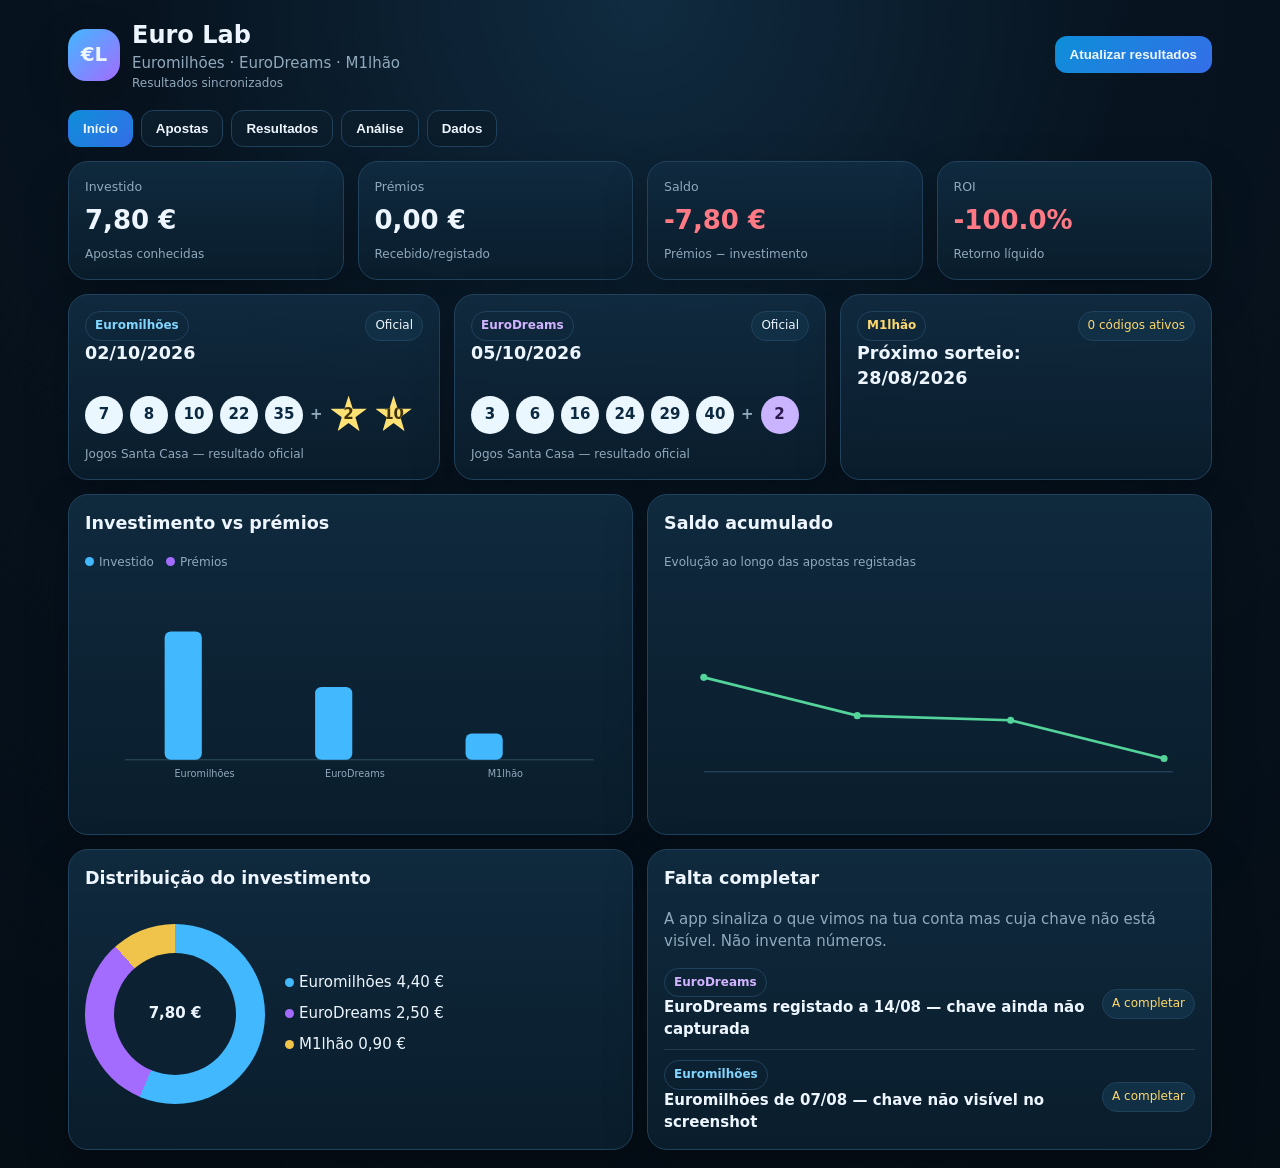
==== commit d763ee12: "Atualizar interface para Euro Lab 5.2" ====
--- a/euromilhoes-lab/index.html
+++ b/euromilhoes-lab/index.html
@@ -3,5 +3,5 @@
 <section id="bets" class="page"><div class="section-title"><div><h2>Apostas</h2><div class="section-sub">Registar, editar e consultar jogadas</div></div></div><div class="grid grid2"><article class="card"><h3>Nova aposta / editar</h3><form id="betForm" class="form"><input id="betId" type="hidden"><div class="formgrid"><label class="field">Jogo<select id="betGame"><option value="em">Euromilhões</option><option value="ed">EuroDreams</option></select></label><label class="field">Data do sorteio<input id="betDate" type="date" required></label><label class="field">Custo total (€)<input id="betCost" type="number" min="0" step=".01" value="2.50"></label><label class="field">Prémio (€)<input id="betPrize" type="number" min="0" step=".01" value="0"></label></div><b id="pickLabel">Escolhe a chave</b><div id="numPicker" class="pickgrid"></div><div id="extraPicker" class="pickgrid"></div><div id="m1Fields" class="formgrid"><label class="field">Código M1lhão<input id="betM1" maxlength="8" placeholder="ABC12345"></label><label class="field">Sorteio M1lhão<input id="betM1Date" type="date"></label></div><div class="actions"><button class="btn primary" type="submit">Guardar aposta</button><button id="clearBet" class="btn ghost" type="button">Limpar</button></div></form></article><article class="card"><h3>Leitura simples</h3><div class="compact-note"><b>Euromilhões:</b> €2,20 + €0,30 de M1lhão quando existe código.<br><b>EuroDreams:</b> €2,50 por aposta simples.</div><p class="muted mini" style="margin-top:12px">O código M1lhão fica associado ao seu sorteio mensal e não desaparece depois de um sorteio semanal do Euromilhões.</p></article></div><article class="card" style="margin-top:14px"><div class="charttitle"><h3>Histórico</h3><select id="ticketFilter"><option value="all">Todos</option><option value="em">Euromilhões</option><option value="ed">EuroDreams</option></select></div><div class="tablewrap"><table class="table"><thead><tr><th>Jogo</th><th>Sorteio</th><th>Chave</th><th>Acertos</th><th>Estado</th><th>Custo</th><th>Prémio</th><th></th></tr></thead><tbody id="ticketRows"></tbody></table></div></article></section>
 <section id="results" class="page"><div class="section-title"><div><h2>Resultados</h2><div class="section-sub">Resultados oficiais, comparação e M1lhão</div></div><button class="btn primary" onclick="document.getElementById('syncBtn').click()">Atualizar</button></div><div class="grid grid2"><article class="card"><span class="tag em">Euromilhões</span><div id="result-em" class="rows" style="margin-top:12px"></div></article><article class="card"><span class="tag ed">EuroDreams</span><div id="result-ed" class="rows" style="margin-top:12px"></div></article></div><article class="card" style="margin-top:14px"><div class="gamehead"><div><span class="tag m1">M1lhão</span><h3>Códigos ativos e histórico</h3></div></div><div class="notice">NGZ 37292 e NLB 00955 mantêm-se em jogo até ao sorteio de 28/08/2026.</div><div id="m1List" class="grid grid2" style="margin-top:14px"></div></article><article class="card manualbox"><h3>Introduzir / corrigir resultado</h3><p class="muted mini">Fallback manual caso a fonte automática ainda não tenha atualizado. A correção fica apenas nos teus dados locais.</p><div class="formgrid"><label class="field">Jogo<select id="manualGame"><option value="em">Euromilhões</option><option value="ed">EuroDreams</option><option value="m1">M1lhão</option></select></label><label class="field">Data<input id="manualDate" type="date"></label><label class="field" style="grid-column:span 2">Resultado / código<input id="manualKey" class="manualkey" placeholder="3 11 17 46 48 + 1 2"></label></div><div class="actions" style="margin-top:10px"><button id="manualSave" class="btn ghost" type="button">Guardar correção manual</button></div><div id="manualStatus" class="manual-status"></div></article></section>
 <section id="analysis" class="page"><div class="section-title"><div><h2>Análise & Gerador</h2><div class="section-sub">Probabilidades, frequências e criação de chaves diversificadas</div></div></div><div class="analysisgrid"><article class="card"><div class="charttitle"><div><h3>Frequências históricas</h3><p id="analysisNote" class="muted"></p></div><select id="analysisGame"><option value="ed">EuroDreams</option><option value="em">Euromilhões</option></select></div><div id="freqGrid" class="freq"></div></article><article class="card"><h3>Probabilidades</h3><div id="oddsText" class="notice"></div><p class="muted" style="margin-top:14px">Frequências, atrasos e “números quentes” descrevem o passado. Não tornam uma combinação mais provável no sorteio seguinte.</p><div class="rows"><div class="rowitem"><span>Pares / ímpares</span><b>equilíbrio</b></div><div class="rowitem"><span>Baixos / altos</span><b>dispersão</b></div><div class="rowitem"><span>Amplitude</span><b>evita concentração</b></div><div class="rowitem"><span>Padrões humanos</span><b>anti-partilha</b></div><div class="rowitem"><span>Histórico</span><b>peso leve opcional</b></div></div></article></div><article class="card" style="margin-top:14px"><h3>Gerar chaves</h3><div class="formgrid"><label class="field">Jogo<select id="genGame"><option value="ed">EuroDreams</option><option value="em">Euromilhões</option></select></label><label class="field">Método<select id="genMode"><option value="balanced">Diversificada</option><option value="history">Histórico leve</option><option value="share">Anti-partilha</option></select></label><label class="field">Linhas<input id="genCount" type="number" min="1" max="10" value="1"></label><label class="field">Custo estimado<div id="genCost" class="m1code">€2,50</div></label></div><div class="actions"><button id="generate" class="btn purple">Gerar novas chaves</button></div><div class="grid grid2" style="margin-top:14px"><div id="generated"></div><div class="card"><h3>Probabilidade do 1.º prémio</h3><div id="genOdds" class="m1code">—</div><p class="muted mini">Mais linhas = mais combinações distintas. Nenhuma linha individual ganha uma vantagem matemática.</p></div></div></article></section>
-<section id="data" class="page"><div class="section-title"><div><h2>Dados</h2><div class="section-sub">Orçamento, integridade e cópia de segurança</div></div></div><div id="dataCompleteness" style="margin-bottom:14px"></div><div class="grid grid2"><article class="card"><h3>Orçamento</h3><label class="field">Limite mensal (€)<input id="budget" type="number" min="0" step="1"></label><p class="muted mini">Referência de controlo. A app não efetua apostas.</p></article><article class="card"><h3>Backup</h3><div class="actions"><button id="exportBtn" class="btn primary">Exportar JSON</button><label class="btn ghost">Importar JSON<input id="importFile" class="hide" type="file" accept="application/json"></label></div></article></div><article class="card" style="margin-top:14px"><h3>Estado da app</h3><p>Euro Lab <b id="version">5.1.0</b></p><p class="muted mini">Resultados públicos sincronizam automaticamente. Os teus dados de apostas ficam guardados neste dispositivo.</p></article></section>
+<section id="data" class="page"><div class="section-title"><div><h2>Dados</h2><div class="section-sub">Orçamento, integridade e cópia de segurança</div></div></div><div id="dataCompleteness" style="margin-bottom:14px"></div><div class="grid grid2"><article class="card"><h3>Orçamento</h3><label class="field">Limite mensal (€)<input id="budget" type="number" min="0" step="1"></label><p class="muted mini">Referência de controlo. A app não efetua apostas.</p></article><article class="card"><h3>Backup</h3><div class="actions"><button id="exportBtn" class="btn primary">Exportar JSON</button><label class="btn ghost">Importar JSON<input id="importFile" class="hide" type="file" accept="application/json"></label></div></article></div><article class="card" style="margin-top:14px"><h3>Estado da app</h3><p>Euro Lab <b id="version">5.2.0</b></p><p class="muted mini">Resultados públicos sincronizam automaticamente. Os teus dados de apostas ficam guardados neste dispositivo.</p></article></section>
 </main></div><script src="app-v5.js"></script><script src="v5-extensions.js"></script></body></html>
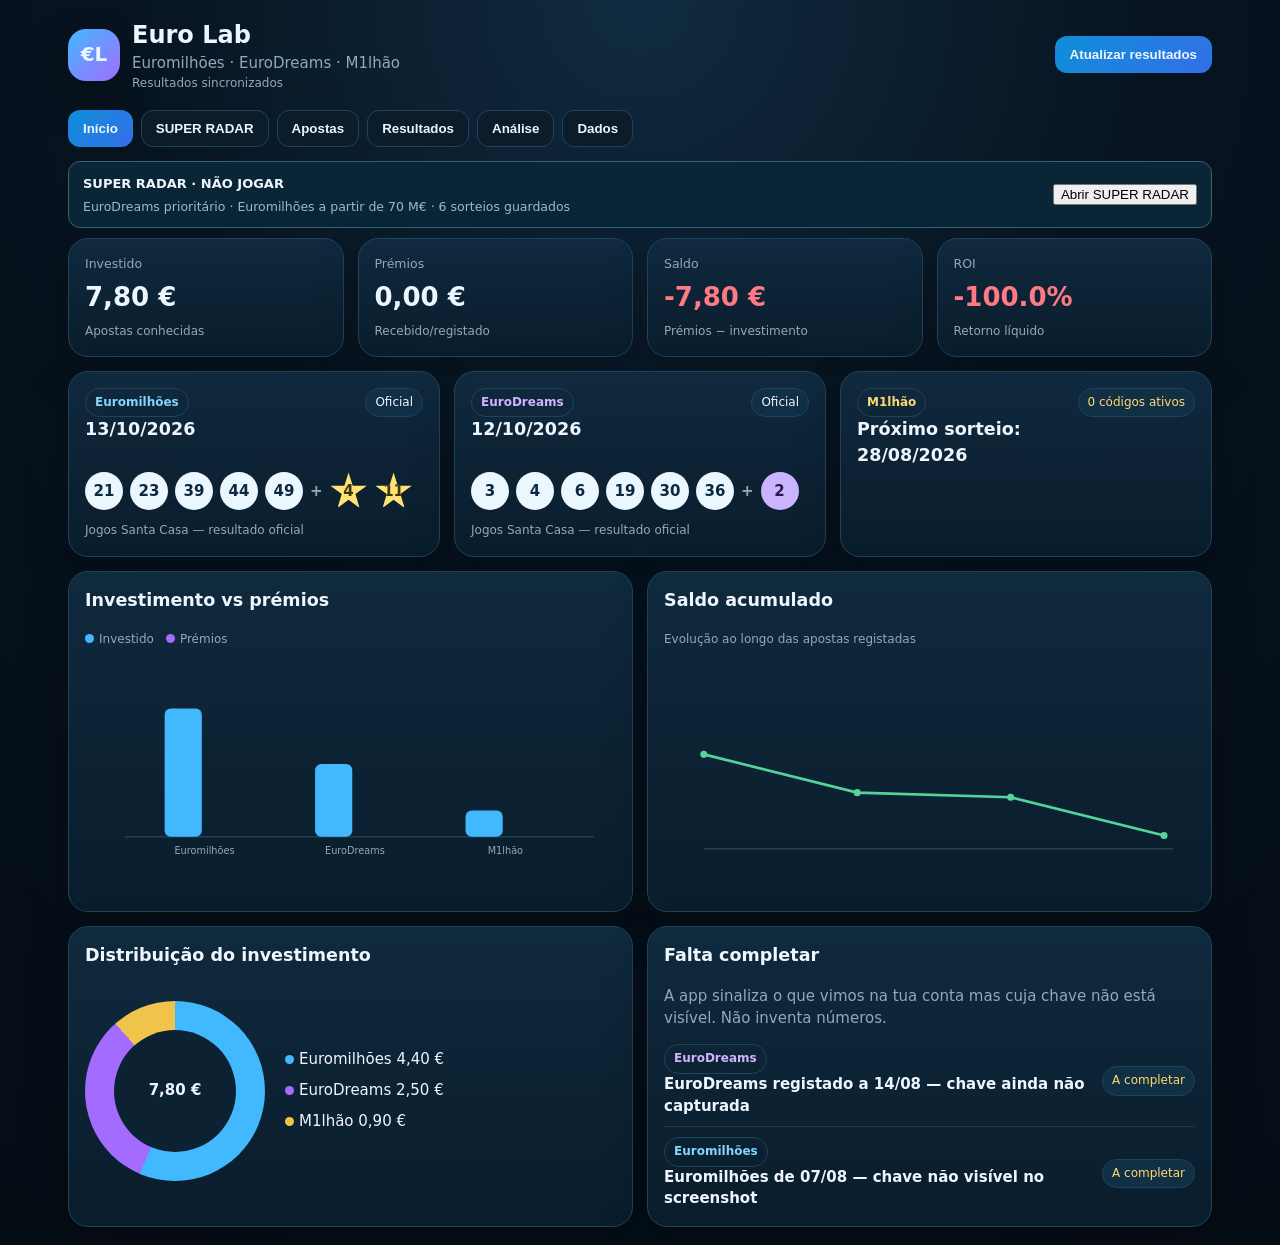
==== commit cdfbe8b0: "EuroLab v6: integrate SUPER RADAR into existing installed PWA" ====
--- a/euromilhoes-lab/index.html
+++ b/euromilhoes-lab/index.html
@@ -1,7 +1,7 @@
-<!doctype html><html lang="pt-PT"><head><meta charset="utf-8"><meta name="viewport" content="width=device-width,initial-scale=1,viewport-fit=cover"><meta name="theme-color" content="#07131f"><meta name="description" content="Euro Lab — Euromilhões, EuroDreams e M1lhão num único dashboard pessoal."><link rel="manifest" href="manifest.webmanifest"><link rel="stylesheet" href="v5.css"><link rel="stylesheet" href="v5-mobile.css"><link rel="apple-touch-icon" href="icon-192.png"><title>Euro Lab</title></head><body><div class="shell"><header class="hero"><div class="brand"><div class="brandmark">€L</div><div><h1>Euro Lab</h1><div class="muted">Euromilhões · EuroDreams · M1lhão</div><div id="syncState" class="sync muted">A iniciar…</div></div></div><div class="actions"><button id="syncBtn" class="btn primary">Atualizar resultados</button></div></header><nav id="nav" class="nav"><button data-page="dashboard" class="on">Início</button><button data-page="bets">Apostas</button><button data-page="results">Resultados</button><button data-page="analysis">Análise</button><button data-page="data">Dados</button></nav><main>
-<section id="dashboard" class="page on"><div class="grid grid4"><article class="card kpi"><small>Investido</small><b id="kSpent">€0,00</b><div class="delta muted">Apostas conhecidas</div></article><article class="card kpi"><small>Prémios</small><b id="kWon">€0,00</b><div class="delta muted">Recebido/registado</div></article><article class="card kpi"><small>Saldo</small><b id="kBalance">€0,00</b><div class="delta muted">Prémios − investimento</div></article><article class="card kpi"><small>ROI</small><b id="kROI">0%</b><div class="delta muted">Retorno líquido</div></article></div><div class="grid grid3" style="margin-top:14px"><article id="latest-em" class="card"></article><article id="latest-ed" class="card"></article><article id="latest-m1" class="card"></article></div><div class="grid grid2" style="margin-top:14px"><article class="card chartbox"><div class="charttitle"><div><h3>Investimento vs prémios</h3><div class="legend"><span><i class="dot" style="background:#42b8ff"></i>Investido</span><span><i class="dot" style="background:#a36cff"></i>Prémios</span></div></div></div><div id="barChart"></div></article><article class="card chartbox"><div class="charttitle"><div><h3>Saldo acumulado</h3><p class="muted mini">Evolução ao longo das apostas registadas</p></div></div><div id="lineChart"></div></article></div><div class="grid grid2" style="margin-top:14px"><article class="card"><h3>Distribuição do investimento</h3><div class="donutwrap"><div id="donut" class="donut"><div class="donutcenter"><span id="donutTotal">€0</span></div></div><div id="donutLegend" class="rows"></div></div></article><article class="card"><h3>Falta completar</h3><p class="muted">A app sinaliza o que vimos na tua conta mas cuja chave não está visível. Não inventa números.</p><div id="pendingList" class="rows"></div></article></div></section>
-<section id="bets" class="page"><div class="section-title"><div><h2>Apostas</h2><div class="section-sub">Registar, editar e consultar jogadas</div></div></div><div class="grid grid2"><article class="card"><h3>Nova aposta / editar</h3><form id="betForm" class="form"><input id="betId" type="hidden"><div class="formgrid"><label class="field">Jogo<select id="betGame"><option value="em">Euromilhões</option><option value="ed">EuroDreams</option></select></label><label class="field">Data do sorteio<input id="betDate" type="date" required></label><label class="field">Custo total (€)<input id="betCost" type="number" min="0" step=".01" value="2.50"></label><label class="field">Prémio (€)<input id="betPrize" type="number" min="0" step=".01" value="0"></label></div><b id="pickLabel">Escolhe a chave</b><div id="numPicker" class="pickgrid"></div><div id="extraPicker" class="pickgrid"></div><div id="m1Fields" class="formgrid"><label class="field">Código M1lhão<input id="betM1" maxlength="8" placeholder="ABC12345"></label><label class="field">Sorteio M1lhão<input id="betM1Date" type="date"></label></div><div class="actions"><button class="btn primary" type="submit">Guardar aposta</button><button id="clearBet" class="btn ghost" type="button">Limpar</button></div></form></article><article class="card"><h3>Leitura simples</h3><div class="compact-note"><b>Euromilhões:</b> €2,20 + €0,30 de M1lhão quando existe código.<br><b>EuroDreams:</b> €2,50 por aposta simples.</div><p class="muted mini" style="margin-top:12px">O código M1lhão fica associado ao seu sorteio mensal e não desaparece depois de um sorteio semanal do Euromilhões.</p></article></div><article class="card" style="margin-top:14px"><div class="charttitle"><h3>Histórico</h3><select id="ticketFilter"><option value="all">Todos</option><option value="em">Euromilhões</option><option value="ed">EuroDreams</option></select></div><div class="tablewrap"><table class="table"><thead><tr><th>Jogo</th><th>Sorteio</th><th>Chave</th><th>Acertos</th><th>Estado</th><th>Custo</th><th>Prémio</th><th></th></tr></thead><tbody id="ticketRows"></tbody></table></div></article></section>
+<!doctype html><html lang="pt-PT"><head><meta charset="utf-8"><meta name="viewport" content="width=device-width,initial-scale=1,viewport-fit=cover"><meta name="theme-color" content="#07131f"><meta name="description" content="Euro Lab — Euromilhões, EuroDreams e M1lhão num único dashboard pessoal."><link rel="manifest" href="manifest.webmanifest"><link rel="stylesheet" href="v5.css"><link rel="stylesheet" href="v5-mobile.css"><link rel="apple-touch-icon" href="icon-192.png"><title>Euro Lab</title><link rel="stylesheet" href="radar.css"></head><body><div class="shell"><header class="hero"><div class="brand"><div class="brandmark">€L</div><div><h1>Euro Lab</h1><div class="muted">Euromilhões · EuroDreams · M1lhão</div><div id="syncState" class="sync muted">A iniciar…</div></div></div><div class="actions"><button id="syncBtn" class="btn primary">Atualizar resultados</button></div></header><nav id="nav" class="nav"><button data-page="dashboard" class="on">Início</button><button data-page="radar">SUPER RADAR</button><button data-page="bets">Apostas</button><button data-page="results">Resultados</button><button data-page="analysis">Análise</button><button data-page="data">Dados</button></nav><main>
+<section id="dashboard" class="page on"><div id="radarCompact"></div><div class="grid grid4"><article class="card kpi"><small>Investido</small><b id="kSpent">€0,00</b><div class="delta muted">Apostas conhecidas</div></article><article class="card kpi"><small>Prémios</small><b id="kWon">€0,00</b><div class="delta muted">Recebido/registado</div></article><article class="card kpi"><small>Saldo</small><b id="kBalance">€0,00</b><div class="delta muted">Prémios − investimento</div></article><article class="card kpi"><small>ROI</small><b id="kROI">0%</b><div class="delta muted">Retorno líquido</div></article></div><div class="grid grid3" style="margin-top:14px"><article id="latest-em" class="card"></article><article id="latest-ed" class="card"></article><article id="latest-m1" class="card"></article></div><div class="grid grid2" style="margin-top:14px"><article class="card chartbox"><div class="charttitle"><div><h3>Investimento vs prémios</h3><div class="legend"><span><i class="dot" style="background:#42b8ff"></i>Investido</span><span><i class="dot" style="background:#a36cff"></i>Prémios</span></div></div></div><div id="barChart"></div></article><article class="card chartbox"><div class="charttitle"><div><h3>Saldo acumulado</h3><p class="muted mini">Evolução ao longo das apostas registadas</p></div></div><div id="lineChart"></div></article></div><div class="grid grid2" style="margin-top:14px"><article class="card"><h3>Distribuição do investimento</h3><div class="donutwrap"><div id="donut" class="donut"><div class="donutcenter"><span id="donutTotal">€0</span></div></div><div id="donutLegend" class="rows"></div></div></article><article class="card"><h3>Falta completar</h3><p class="muted">A app sinaliza o que vimos na tua conta mas cuja chave não está visível. Não inventa números.</p><div id="pendingList" class="rows"></div></article></div></section>
+<section id="radar" class="page"></section><section id="bets" class="page"><div class="section-title"><div><h2>Apostas</h2><div class="section-sub">Registar, editar e consultar jogadas</div></div></div><div class="grid grid2"><article class="card"><h3>Nova aposta / editar</h3><form id="betForm" class="form"><input id="betId" type="hidden"><div class="formgrid"><label class="field">Jogo<select id="betGame"><option value="em">Euromilhões</option><option value="ed">EuroDreams</option></select></label><label class="field">Data do sorteio<input id="betDate" type="date" required></label><label class="field">Custo total (€)<input id="betCost" type="number" min="0" step=".01" value="2.50"></label><label class="field">Prémio (€)<input id="betPrize" type="number" min="0" step=".01" value="0"></label></div><b id="pickLabel">Escolhe a chave</b><div id="numPicker" class="pickgrid"></div><div id="extraPicker" class="pickgrid"></div><div id="m1Fields" class="formgrid"><label class="field">Código M1lhão<input id="betM1" maxlength="8" placeholder="ABC12345"></label><label class="field">Sorteio M1lhão<input id="betM1Date" type="date"></label></div><div class="actions"><button class="btn primary" type="submit">Guardar aposta</button><button id="clearBet" class="btn ghost" type="button">Limpar</button></div></form></article><article class="card"><h3>Leitura simples</h3><div class="compact-note"><b>Euromilhões:</b> €2,20 + €0,30 de M1lhão quando existe código.<br><b>EuroDreams:</b> €2,50 por aposta simples.</div><p class="muted mini" style="margin-top:12px">O código M1lhão fica associado ao seu sorteio mensal e não desaparece depois de um sorteio semanal do Euromilhões.</p></article></div><article class="card" style="margin-top:14px"><div class="charttitle"><h3>Histórico</h3><select id="ticketFilter"><option value="all">Todos</option><option value="em">Euromilhões</option><option value="ed">EuroDreams</option></select></div><div class="tablewrap"><table class="table"><thead><tr><th>Jogo</th><th>Sorteio</th><th>Chave</th><th>Acertos</th><th>Estado</th><th>Custo</th><th>Prémio</th><th></th></tr></thead><tbody id="ticketRows"></tbody></table></div></article></section>
 <section id="results" class="page"><div class="section-title"><div><h2>Resultados</h2><div class="section-sub">Resultados oficiais, comparação e M1lhão</div></div><button class="btn primary" onclick="document.getElementById('syncBtn').click()">Atualizar</button></div><div class="grid grid2"><article class="card"><span class="tag em">Euromilhões</span><div id="result-em" class="rows" style="margin-top:12px"></div></article><article class="card"><span class="tag ed">EuroDreams</span><div id="result-ed" class="rows" style="margin-top:12px"></div></article></div><article class="card" style="margin-top:14px"><div class="gamehead"><div><span class="tag m1">M1lhão</span><h3>Códigos ativos e histórico</h3></div></div><div class="notice">NGZ 37292 e NLB 00955 mantêm-se em jogo até ao sorteio de 28/08/2026.</div><div id="m1List" class="grid grid2" style="margin-top:14px"></div></article><article class="card manualbox"><h3>Introduzir / corrigir resultado</h3><p class="muted mini">Fallback manual caso a fonte automática ainda não tenha atualizado. A correção fica apenas nos teus dados locais.</p><div class="formgrid"><label class="field">Jogo<select id="manualGame"><option value="em">Euromilhões</option><option value="ed">EuroDreams</option><option value="m1">M1lhão</option></select></label><label class="field">Data<input id="manualDate" type="date"></label><label class="field" style="grid-column:span 2">Resultado / código<input id="manualKey" class="manualkey" placeholder="3 11 17 46 48 + 1 2"></label></div><div class="actions" style="margin-top:10px"><button id="manualSave" class="btn ghost" type="button">Guardar correção manual</button></div><div id="manualStatus" class="manual-status"></div></article></section>
 <section id="analysis" class="page"><div class="section-title"><div><h2>Análise & Gerador</h2><div class="section-sub">Probabilidades, frequências e criação de chaves diversificadas</div></div></div><div class="analysisgrid"><article class="card"><div class="charttitle"><div><h3>Frequências históricas</h3><p id="analysisNote" class="muted"></p></div><select id="analysisGame"><option value="ed">EuroDreams</option><option value="em">Euromilhões</option></select></div><div id="freqGrid" class="freq"></div></article><article class="card"><h3>Probabilidades</h3><div id="oddsText" class="notice"></div><p class="muted" style="margin-top:14px">Frequências, atrasos e “números quentes” descrevem o passado. Não tornam uma combinação mais provável no sorteio seguinte.</p><div class="rows"><div class="rowitem"><span>Pares / ímpares</span><b>equilíbrio</b></div><div class="rowitem"><span>Baixos / altos</span><b>dispersão</b></div><div class="rowitem"><span>Amplitude</span><b>evita concentração</b></div><div class="rowitem"><span>Padrões humanos</span><b>anti-partilha</b></div><div class="rowitem"><span>Histórico</span><b>peso leve opcional</b></div></div></article></div><article class="card" style="margin-top:14px"><h3>Gerar chaves</h3><div class="formgrid"><label class="field">Jogo<select id="genGame"><option value="ed">EuroDreams</option><option value="em">Euromilhões</option></select></label><label class="field">Método<select id="genMode"><option value="balanced">Diversificada</option><option value="history">Histórico leve</option><option value="share">Anti-partilha</option></select></label><label class="field">Linhas<input id="genCount" type="number" min="1" max="10" value="1"></label><label class="field">Custo estimado<div id="genCost" class="m1code">€2,50</div></label></div><div class="actions"><button id="generate" class="btn purple">Gerar novas chaves</button></div><div class="grid grid2" style="margin-top:14px"><div id="generated"></div><div class="card"><h3>Probabilidade do 1.º prémio</h3><div id="genOdds" class="m1code">—</div><p class="muted mini">Mais linhas = mais combinações distintas. Nenhuma linha individual ganha uma vantagem matemática.</p></div></div></article></section>
-<section id="data" class="page"><div class="section-title"><div><h2>Dados</h2><div class="section-sub">Orçamento, integridade e cópia de segurança</div></div></div><div id="dataCompleteness" style="margin-bottom:14px"></div><div class="grid grid2"><article class="card"><h3>Orçamento</h3><label class="field">Limite mensal (€)<input id="budget" type="number" min="0" step="1"></label><p class="muted mini">Referência de controlo. A app não efetua apostas.</p></article><article class="card"><h3>Backup</h3><div class="actions"><button id="exportBtn" class="btn primary">Exportar JSON</button><label class="btn ghost">Importar JSON<input id="importFile" class="hide" type="file" accept="application/json"></label></div></article></div><article class="card" style="margin-top:14px"><h3>Estado da app</h3><p>Euro Lab <b id="version">5.2.0</b></p><p class="muted mini">Resultados públicos sincronizam automaticamente. Os teus dados de apostas ficam guardados neste dispositivo.</p></article></section>
-</main></div><script src="app-v5.js"></script><script src="v5-extensions.js"></script></body></html>+<section id="data" class="page"><div class="section-title"><div><h2>Dados</h2><div class="section-sub">Orçamento, integridade e cópia de segurança</div></div></div><div id="dataCompleteness" style="margin-bottom:14px"></div><div class="grid grid2"><article class="card"><h3>Orçamento</h3><label class="field">Limite mensal (€)<input id="budget" type="number" min="0" step="1"></label><p class="muted mini">Referência de controlo. A app não efetua apostas.</p></article><article class="card"><h3>Backup</h3><div class="actions"><button id="exportBtn" class="btn primary">Exportar JSON</button><label class="btn ghost">Importar JSON<input id="importFile" class="hide" type="file" accept="application/json"></label></div></article></div><article class="card" style="margin-top:14px"><h3>Estado da app</h3><p>Euro Lab <b id="version">6.0.0</b></p><p class="muted mini">Resultados públicos sincronizam automaticamente. Os teus dados de apostas ficam guardados neste dispositivo.</p></article></section>
+</main></div><script src="app-v5.js"></script><script src="v5-extensions.js"></script><script src="radar-engine.js"></script><script src="radar.js"></script></body></html>
--- a/euromilhoes-lab/radar.css
+++ b/euromilhoes-lab/radar.css
@@ -0,0 +1,2 @@
+/* EuroLab SUPER RADAR 6 — complementa a identidade visual original */
+.radar-hero{background:linear-gradient(130deg,#0d2e43 0%,#152845 55%,#202242 100%);border:1px solid #397293;border-radius:22px;padding:24px;margin-bottom:14px;position:relative;overflow:hidden}.radar-hero:before{content:"";position:absolute;width:280px;height:280px;border:1px solid #73baff30;border-radius:50%;right:-80px;top:-100px;box-shadow:0 0 0 35px #66b6ed0b,0 0 0 85px #66b6ed08;pointer-events:none}.radar-kicker{font-size:11px;letter-spacing:.15em;color:#b4d4ed;font-weight:900;text-transform:uppercase}.radar-head{font-size:clamp(26px,4.4vw,46px);font-weight:900;line-height:1.1;letter-spacing:-.04em;margin:10px 0}.radar-intro{max-width:690px;color:#c0d2e4;line-height:1.6}.radar-grid{display:grid;grid-template-columns:1.25fr 1fr;gap:12px}.radar-statgrid{display:grid;grid-template-columns:repeat(3,minmax(0,1fr));gap:9px}.radar-stat{background:#071a2999;border:1px solid #31516b;border-radius:14px;padding:13px}.radar-stat span{font-size:12px;color:#a8c5d6;display:block}.radar-stat strong{font-size:23px;display:block;margin-top:5px}.radar-flag{font-weight:850;display:inline-block;letter-spacing:.02em;padding:7px 11px;border:1px solid;border-radius:999px;font-size:11px}.radar-flag.wait{background:#222e3e;border-color:#49607b;color:#d3e0eb}.radar-flag.watch{background:#2d2b16;border-color:#a58f32;color:#f0d76a}.radar-flag.go{background:#113627;border-color:#308a62;color:#b2f7d4}.radar-bars{display:grid;gap:9px;margin:12px 0}.radar-bar-label{display:flex;justify-content:space-between;gap:8px;font-size:12px;color:#bad1de;margin-bottom:4px}.radar-bar-track{height:8px;background:#071827;border-radius:10px;overflow:hidden}.radar-bar-fill{height:100%;background:linear-gradient(90deg,#2b94e6,#9c83ff);border-radius:10px}.radar-source{font-size:11px;color:#91a9bd;line-height:1.6}.radar-source a{color:#a1dcff}.radar-muted{font-size:13px;color:#a8bdc9;line-height:1.55}.radar-lines{display:flex;align-items:center;flex-wrap:wrap;gap:8px;margin:12px 0}.radar-bubble{width:41px;height:41px;display:grid;place-items:center;border-radius:50%;background:#f6fbff;color:#06192b;font-weight:900;font-size:15px}.radar-bubble.special{background:#b8a4ff;color:#25104b}.radar-bubble.em{background:#f2d275;color:#33250a}.radar-inputs{display:grid;grid-template-columns:repeat(3,minmax(0,1fr));gap:10px}.radar-actions{display:flex;gap:8px;flex-wrap:wrap;margin:12px 0}.radar-log{max-height:260px;overflow:auto}.radar-log-item{border-bottom:1px solid #28516d;padding:10px 0;font-size:13px}.radar-log-item:last-child{border:0}.radar-note{border-left:3px solid #e2ba51;padding:10px 13px;background:#8c7a2e18;border-radius:0 9px 9px 0;line-height:1.55;color:#e5d4a6}.radar-badge-link{display:inline-block;color:#96d4fa;font-size:12px;text-decoration:underline}.radar-loading{opacity:.65;pointer-events:none}.radar-fine{font-size:11px;color:#91a7bc}.radar-collapsed{display:none}.radar-table{width:100%;border-collapse:collapse;font-size:12px}.radar-table th,.radar-table td{border-bottom:1px solid #28475b;text-align:left;padding:8px 5px}.radar-table th:last-child,.radar-table td:last-child{text-align:right}.radar-nowrap{white-space:nowrap}.radar-compact{display:flex;justify-content:space-between;align-items:center;flex-wrap:wrap;gap:10px;background:#0a2536;border:1px solid #356078;border-radius:12px;padding:11px 14px;margin-bottom:10px}.radar-compact strong{font-size:13px}.radar-compact small{display:block;color:#9bbac8;margin-top:3px}.radar-chip{font-size:11px;color:#bedaf0;display:inline-block;background:#1d3850;border-radius:20px;padding:5px 9px}.radar-sep{border:0;border-top:1px solid #29485f;margin:15px 0}.radar-check{display:flex;align-items:center;flex-direction:row;gap:9px;font-size:13px}.radar-check input{width:auto}.radar-two{display:grid;grid-template-columns:1fr 1fr;gap:12px}.radar-hero button{position:relative}@media(max-width:820px){.radar-grid,.radar-two{grid-template-columns:1fr}.radar-statgrid{grid-template-columns:repeat(3,1fr)}}@media(max-width:520px){.radar-hero{padding:16px}.radar-statgrid,.radar-inputs{grid-template-columns:1fr 1fr}.radar-stat strong{font-size:19px}.radar-bubble{width:34px;height:34px}}
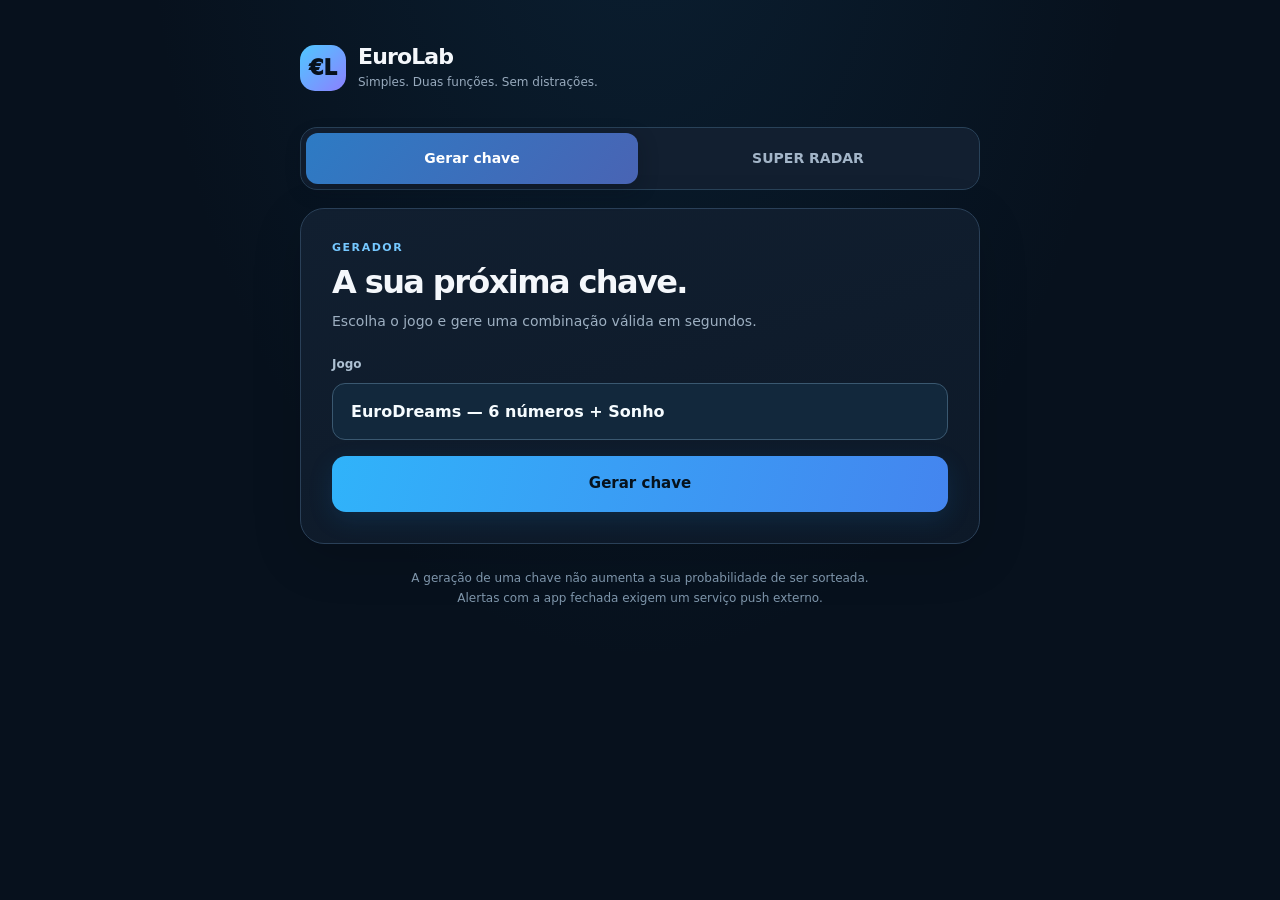
==== commit 886d30c1: "EuroLab 6.1: show only generator and SUPER RADAR; preserve legacy data in background" ====
--- a/euromilhoes-lab/index.html
+++ b/euromilhoes-lab/index.html
@@ -1,7 +1,7 @@
-<!doctype html><html lang="pt-PT"><head><meta charset="utf-8"><meta name="viewport" content="width=device-width,initial-scale=1,viewport-fit=cover"><meta name="theme-color" content="#07131f"><meta name="description" content="Euro Lab — Euromilhões, EuroDreams e M1lhão num único dashboard pessoal."><link rel="manifest" href="manifest.webmanifest"><link rel="stylesheet" href="v5.css"><link rel="stylesheet" href="v5-mobile.css"><link rel="apple-touch-icon" href="icon-192.png"><title>Euro Lab</title><link rel="stylesheet" href="radar.css"></head><body><div class="shell"><header class="hero"><div class="brand"><div class="brandmark">€L</div><div><h1>Euro Lab</h1><div class="muted">Euromilhões · EuroDreams · M1lhão</div><div id="syncState" class="sync muted">A iniciar…</div></div></div><div class="actions"><button id="syncBtn" class="btn primary">Atualizar resultados</button></div></header><nav id="nav" class="nav"><button data-page="dashboard" class="on">Início</button><button data-page="radar">SUPER RADAR</button><button data-page="bets">Apostas</button><button data-page="results">Resultados</button><button data-page="analysis">Análise</button><button data-page="data">Dados</button></nav><main>
+<!doctype html><html lang="pt-PT"><head><meta charset="utf-8"><meta name="viewport" content="width=device-width,initial-scale=1,viewport-fit=cover"><meta name="theme-color" content="#07131f"><meta name="description" content="Euro Lab — Euromilhões, EuroDreams e M1lhão num único dashboard pessoal."><link rel="manifest" href="manifest.webmanifest"><link rel="stylesheet" href="v5.css"><link rel="stylesheet" href="v5-mobile.css"><link rel="apple-touch-icon" href="icon-192.png"><title>EuroLab · Gerar chave ou SUPER RADAR</title><link rel="stylesheet" href="radar.css"><link rel="stylesheet" href="simple.css"></head><body><div class="shell"><header class="hero"><div class="brand"><div class="brandmark">€L</div><div><h1>Euro Lab</h1><div class="muted">Euromilhões · EuroDreams · M1lhão</div><div id="syncState" class="sync muted">A iniciar…</div></div></div><div class="actions"><button id="syncBtn" class="btn primary">Atualizar resultados</button></div></header><nav id="nav" class="nav"><button data-page="dashboard" class="on">Início</button><button data-page="radar">SUPER RADAR</button><button data-page="bets">Apostas</button><button data-page="results">Resultados</button><button data-page="analysis">Análise</button><button data-page="data">Dados</button></nav><main>
 <section id="dashboard" class="page on"><div id="radarCompact"></div><div class="grid grid4"><article class="card kpi"><small>Investido</small><b id="kSpent">€0,00</b><div class="delta muted">Apostas conhecidas</div></article><article class="card kpi"><small>Prémios</small><b id="kWon">€0,00</b><div class="delta muted">Recebido/registado</div></article><article class="card kpi"><small>Saldo</small><b id="kBalance">€0,00</b><div class="delta muted">Prémios − investimento</div></article><article class="card kpi"><small>ROI</small><b id="kROI">0%</b><div class="delta muted">Retorno líquido</div></article></div><div class="grid grid3" style="margin-top:14px"><article id="latest-em" class="card"></article><article id="latest-ed" class="card"></article><article id="latest-m1" class="card"></article></div><div class="grid grid2" style="margin-top:14px"><article class="card chartbox"><div class="charttitle"><div><h3>Investimento vs prémios</h3><div class="legend"><span><i class="dot" style="background:#42b8ff"></i>Investido</span><span><i class="dot" style="background:#a36cff"></i>Prémios</span></div></div></div><div id="barChart"></div></article><article class="card chartbox"><div class="charttitle"><div><h3>Saldo acumulado</h3><p class="muted mini">Evolução ao longo das apostas registadas</p></div></div><div id="lineChart"></div></article></div><div class="grid grid2" style="margin-top:14px"><article class="card"><h3>Distribuição do investimento</h3><div class="donutwrap"><div id="donut" class="donut"><div class="donutcenter"><span id="donutTotal">€0</span></div></div><div id="donutLegend" class="rows"></div></div></article><article class="card"><h3>Falta completar</h3><p class="muted">A app sinaliza o que vimos na tua conta mas cuja chave não está visível. Não inventa números.</p><div id="pendingList" class="rows"></div></article></div></section>
 <section id="radar" class="page"></section><section id="bets" class="page"><div class="section-title"><div><h2>Apostas</h2><div class="section-sub">Registar, editar e consultar jogadas</div></div></div><div class="grid grid2"><article class="card"><h3>Nova aposta / editar</h3><form id="betForm" class="form"><input id="betId" type="hidden"><div class="formgrid"><label class="field">Jogo<select id="betGame"><option value="em">Euromilhões</option><option value="ed">EuroDreams</option></select></label><label class="field">Data do sorteio<input id="betDate" type="date" required></label><label class="field">Custo total (€)<input id="betCost" type="number" min="0" step=".01" value="2.50"></label><label class="field">Prémio (€)<input id="betPrize" type="number" min="0" step=".01" value="0"></label></div><b id="pickLabel">Escolhe a chave</b><div id="numPicker" class="pickgrid"></div><div id="extraPicker" class="pickgrid"></div><div id="m1Fields" class="formgrid"><label class="field">Código M1lhão<input id="betM1" maxlength="8" placeholder="ABC12345"></label><label class="field">Sorteio M1lhão<input id="betM1Date" type="date"></label></div><div class="actions"><button class="btn primary" type="submit">Guardar aposta</button><button id="clearBet" class="btn ghost" type="button">Limpar</button></div></form></article><article class="card"><h3>Leitura simples</h3><div class="compact-note"><b>Euromilhões:</b> €2,20 + €0,30 de M1lhão quando existe código.<br><b>EuroDreams:</b> €2,50 por aposta simples.</div><p class="muted mini" style="margin-top:12px">O código M1lhão fica associado ao seu sorteio mensal e não desaparece depois de um sorteio semanal do Euromilhões.</p></article></div><article class="card" style="margin-top:14px"><div class="charttitle"><h3>Histórico</h3><select id="ticketFilter"><option value="all">Todos</option><option value="em">Euromilhões</option><option value="ed">EuroDreams</option></select></div><div class="tablewrap"><table class="table"><thead><tr><th>Jogo</th><th>Sorteio</th><th>Chave</th><th>Acertos</th><th>Estado</th><th>Custo</th><th>Prémio</th><th></th></tr></thead><tbody id="ticketRows"></tbody></table></div></article></section>
 <section id="results" class="page"><div class="section-title"><div><h2>Resultados</h2><div class="section-sub">Resultados oficiais, comparação e M1lhão</div></div><button class="btn primary" onclick="document.getElementById('syncBtn').click()">Atualizar</button></div><div class="grid grid2"><article class="card"><span class="tag em">Euromilhões</span><div id="result-em" class="rows" style="margin-top:12px"></div></article><article class="card"><span class="tag ed">EuroDreams</span><div id="result-ed" class="rows" style="margin-top:12px"></div></article></div><article class="card" style="margin-top:14px"><div class="gamehead"><div><span class="tag m1">M1lhão</span><h3>Códigos ativos e histórico</h3></div></div><div class="notice">NGZ 37292 e NLB 00955 mantêm-se em jogo até ao sorteio de 28/08/2026.</div><div id="m1List" class="grid grid2" style="margin-top:14px"></div></article><article class="card manualbox"><h3>Introduzir / corrigir resultado</h3><p class="muted mini">Fallback manual caso a fonte automática ainda não tenha atualizado. A correção fica apenas nos teus dados locais.</p><div class="formgrid"><label class="field">Jogo<select id="manualGame"><option value="em">Euromilhões</option><option value="ed">EuroDreams</option><option value="m1">M1lhão</option></select></label><label class="field">Data<input id="manualDate" type="date"></label><label class="field" style="grid-column:span 2">Resultado / código<input id="manualKey" class="manualkey" placeholder="3 11 17 46 48 + 1 2"></label></div><div class="actions" style="margin-top:10px"><button id="manualSave" class="btn ghost" type="button">Guardar correção manual</button></div><div id="manualStatus" class="manual-status"></div></article></section>
 <section id="analysis" class="page"><div class="section-title"><div><h2>Análise & Gerador</h2><div class="section-sub">Probabilidades, frequências e criação de chaves diversificadas</div></div></div><div class="analysisgrid"><article class="card"><div class="charttitle"><div><h3>Frequências históricas</h3><p id="analysisNote" class="muted"></p></div><select id="analysisGame"><option value="ed">EuroDreams</option><option value="em">Euromilhões</option></select></div><div id="freqGrid" class="freq"></div></article><article class="card"><h3>Probabilidades</h3><div id="oddsText" class="notice"></div><p class="muted" style="margin-top:14px">Frequências, atrasos e “números quentes” descrevem o passado. Não tornam uma combinação mais provável no sorteio seguinte.</p><div class="rows"><div class="rowitem"><span>Pares / ímpares</span><b>equilíbrio</b></div><div class="rowitem"><span>Baixos / altos</span><b>dispersão</b></div><div class="rowitem"><span>Amplitude</span><b>evita concentração</b></div><div class="rowitem"><span>Padrões humanos</span><b>anti-partilha</b></div><div class="rowitem"><span>Histórico</span><b>peso leve opcional</b></div></div></article></div><article class="card" style="margin-top:14px"><h3>Gerar chaves</h3><div class="formgrid"><label class="field">Jogo<select id="genGame"><option value="ed">EuroDreams</option><option value="em">Euromilhões</option></select></label><label class="field">Método<select id="genMode"><option value="balanced">Diversificada</option><option value="history">Histórico leve</option><option value="share">Anti-partilha</option></select></label><label class="field">Linhas<input id="genCount" type="number" min="1" max="10" value="1"></label><label class="field">Custo estimado<div id="genCost" class="m1code">€2,50</div></label></div><div class="actions"><button id="generate" class="btn purple">Gerar novas chaves</button></div><div class="grid grid2" style="margin-top:14px"><div id="generated"></div><div class="card"><h3>Probabilidade do 1.º prémio</h3><div id="genOdds" class="m1code">—</div><p class="muted mini">Mais linhas = mais combinações distintas. Nenhuma linha individual ganha uma vantagem matemática.</p></div></div></article></section>
 <section id="data" class="page"><div class="section-title"><div><h2>Dados</h2><div class="section-sub">Orçamento, integridade e cópia de segurança</div></div></div><div id="dataCompleteness" style="margin-bottom:14px"></div><div class="grid grid2"><article class="card"><h3>Orçamento</h3><label class="field">Limite mensal (€)<input id="budget" type="number" min="0" step="1"></label><p class="muted mini">Referência de controlo. A app não efetua apostas.</p></article><article class="card"><h3>Backup</h3><div class="actions"><button id="exportBtn" class="btn primary">Exportar JSON</button><label class="btn ghost">Importar JSON<input id="importFile" class="hide" type="file" accept="application/json"></label></div></article></div><article class="card" style="margin-top:14px"><h3>Estado da app</h3><p>Euro Lab <b id="version">6.0.0</b></p><p class="muted mini">Resultados públicos sincronizam automaticamente. Os teus dados de apostas ficam guardados neste dispositivo.</p></article></section>
-</main></div><script src="app-v5.js"></script><script src="v5-extensions.js"></script><script src="radar-engine.js"></script><script src="radar.js"></script></body></html>+</main></div><script src="app-v5.js"></script><script src="v5-extensions.js"></script><script src="radar-engine.js"></script><script src="radar.js"></script><script src="simple.js"></script></body></html>
--- a/euromilhoes-lab/simple.css
+++ b/euromilhoes-lab/simple.css
@@ -0,0 +1,53 @@
+/* EuroLab 6.1 — interface mínima. Motor e dados legados continuam invisíveis. */
+:root{color-scheme:dark}
+html,body{min-height:100%;margin:0}
+body{background:#07111d;color:#f4f7fb;font-family:Inter,ui-sans-serif,system-ui,-apple-system,"Segoe UI",sans-serif}
+body>.shell{display:none!important}
+#eurolabSimple{display:block;min-height:100vh;min-height:100dvh;box-sizing:border-box;padding:clamp(19px,4vw,45px) 18px 48px;background:radial-gradient(ellipse at 50% -20%,#164b713d 0,transparent 55%),#07111d}
+#eurolabSimple *{box-sizing:border-box}
+#eurolabSimple .simp-inner{width:min(100%,680px);margin:auto}
+#eurolabSimple .simp-head{display:flex;align-items:center;gap:12px;margin:0 0 35px}
+#eurolabSimple .simp-symbol{width:46px;height:46px;display:grid;place-items:center;background:linear-gradient(135deg,#4fc8ff,#8c80ff);color:#07111d;font-weight:950;font-size:21px;border-radius:15px}
+#eurolabSimple .simp-title{font-size:22px;font-weight:850;letter-spacing:-.04em;margin:0;line-height:1.1}
+#eurolabSimple .simp-sub{font-size:12px;color:#98aabd;margin-top:5px}
+#eurolabSimple .simp-segments{display:grid;grid-template-columns:1fr 1fr;gap:4px;padding:5px;background:#121f30;border:1px solid #294259;border-radius:17px;margin-bottom:18px}
+#eurolabSimple button,#eurolabSimple select{font:inherit}
+#eurolabSimple .simp-segments button{color:#a3b5c8;border:0;cursor:pointer;border-radius:12px;background:transparent;padding:15px 8px;font-size:14px;font-weight:750;min-height:51px}
+#eurolabSimple .simp-segments button[aria-selected=true]{background:linear-gradient(130deg,#2d7bc4,#4964b4);color:white;box-shadow:0 6px 20px #08101b55}
+#eurolabSimple .simp-card{background:linear-gradient(165deg,#111f30,#0d1928);border:1px solid #2a4058;border-radius:24px;padding:clamp(20px,5vw,31px);box-shadow:0 14px 50px #00000025}
+#eurolabSimple .simp-kicker{margin:0 0 8px;color:#75c8ff;text-transform:uppercase;letter-spacing:.14em;font-weight:850;font-size:11px}
+#eurolabSimple .simp-h2{font-size:clamp(25px,4vw,32px);letter-spacing:-.05em;margin:0 0 10px;font-weight:850;line-height:1.14}
+#eurolabSimple .simp-desc{color:#9dafc1;font-size:14px;line-height:1.6;margin:0 0 24px}
+#eurolabSimple .simp-label{display:block;color:#adc0d2;font-size:12px;margin-bottom:9px;font-weight:750}
+#eurolabSimple select{display:block;appearance:none;background:#12283c;color:#f6fcff;border:1px solid #3a5870;border-radius:13px;width:100%;padding:16px 18px;font-weight:750;font-size:16px;cursor:pointer;outline:none}
+#eurolabSimple select:focus-visible,#eurolabSimple button:focus-visible,#eurolabSimple a:focus-visible{outline:3px solid #77cfff;outline-offset:3px}
+#eurolabSimple .simp-primary{width:100%;background:linear-gradient(105deg,#30b3fa,#4485ef);border:0;color:#06121d;border-radius:14px;font-weight:900;padding:17px 14px;min-height:56px;cursor:pointer;margin-top:16px;box-shadow:0 8px 24px #147ecb29;font-size:15px}
+#eurolabSimple button:hover{filter:brightness(1.12)}
+#eurolabSimple button:disabled{opacity:.55;cursor:not-allowed}
+#eurolabSimple .simp-result{margin-top:23px;padding-top:21px;border-top:1px solid #284056}
+#eurolabSimple .simp-result[hidden],#eurolabSimple [hidden]{display:none!important}
+#eurolabSimple .simp-ballrow{display:flex;flex-wrap:wrap;align-items:center;gap:8px;margin:14px 0}
+#eurolabSimple .simp-ball{width:49px;height:49px;border-radius:50%;display:grid;place-items:center;background:#e9f6ff;color:#0a2440;font-size:19px;font-weight:900}
+#eurolabSimple .simp-ball.dream{background:#a99afe;color:#191235}
+#eurolabSimple .simp-ball.star{background:#f6d47c;color:#3e2d06}
+#eurolabSimple .simp-plus{color:#a1bad1;font-weight:850;font-size:22px;padding:0 2px}
+#eurolabSimple .simp-smallbutton{border:1px solid #476580;color:#d9ecfc;background:#162c41;border-radius:12px;padding:10px 14px;font-size:13px;font-weight:750;cursor:pointer}
+#eurolabSimple .simp-footer{color:#7e95aa;font-size:12px;line-height:1.65;margin:19px 0 0}
+#eurolabSimple .simp-status{border:1px solid #3a4d64;background:#18263a;border-radius:14px;padding:17px 17px;margin:18px 0}
+#eurolabSimple .simp-status strong{display:block;font-size:21px;color:#d2e7f5;margin-bottom:4px}
+#eurolabSimple .simp-status.good{border-color:#2d8a73;background:#11332c}
+#eurolabSimple .simp-status.good strong{color:#8cf2c8}
+#eurolabSimple .simp-status p{font-size:13px;color:#b1c0ce;margin:6px 0 0;line-height:1.55}
+#eurolabSimple .simp-radarline{display:flex;justify-content:space-between;gap:14px;align-items:center;border-top:1px solid #233c53;padding:14px 0}
+#eurolabSimple .simp-radarline .game{font-size:14px;font-weight:850}
+#eurolabSimple .simp-radarline .secondary{color:#8da8bf;font-size:12px;margin-top:4px}
+#eurolabSimple .simp-radarline .right{text-align:right;font-weight:750;font-size:13px}
+#eurolabSimple .simp-score{display:flex;align-items:baseline;gap:7px;margin:16px 0}
+#eurolabSimple .simp-score strong{font-size:35px;letter-spacing:-.06em}
+#eurolabSimple .simp-score span{color:#a3bdd0;font-size:12px}
+#eurolabSimple .simp-actions{display:flex;gap:9px;flex-wrap:wrap;align-items:center;margin-top:10px}
+#eurolabSimple .simp-actions .simp-primary{width:auto;flex:1;min-width:175px;margin-top:0}
+#eurolabSimple .simp-plain{background:none;border:none;color:#86caff;text-decoration:underline;text-underline-offset:3px;font-size:12px;cursor:pointer;padding:4px 0}
+#eurolabSimple .simp-toast{min-height:20px;color:#a7d7ec;font-size:12px;margin-top:9px}
+#eurolabSimple .simp-hidden{display:none!important}
+@media(max-width:450px){#eurolabSimple .simp-segments button{font-size:13px}#eurolabSimple .simp-card{padding:19px}#eurolabSimple .simp-ball{width:42px;height:42px;font-size:17px}#eurolabSimple .simp-head{margin-bottom:27px}#eurolabSimple .simp-radarline{gap:8px}}
